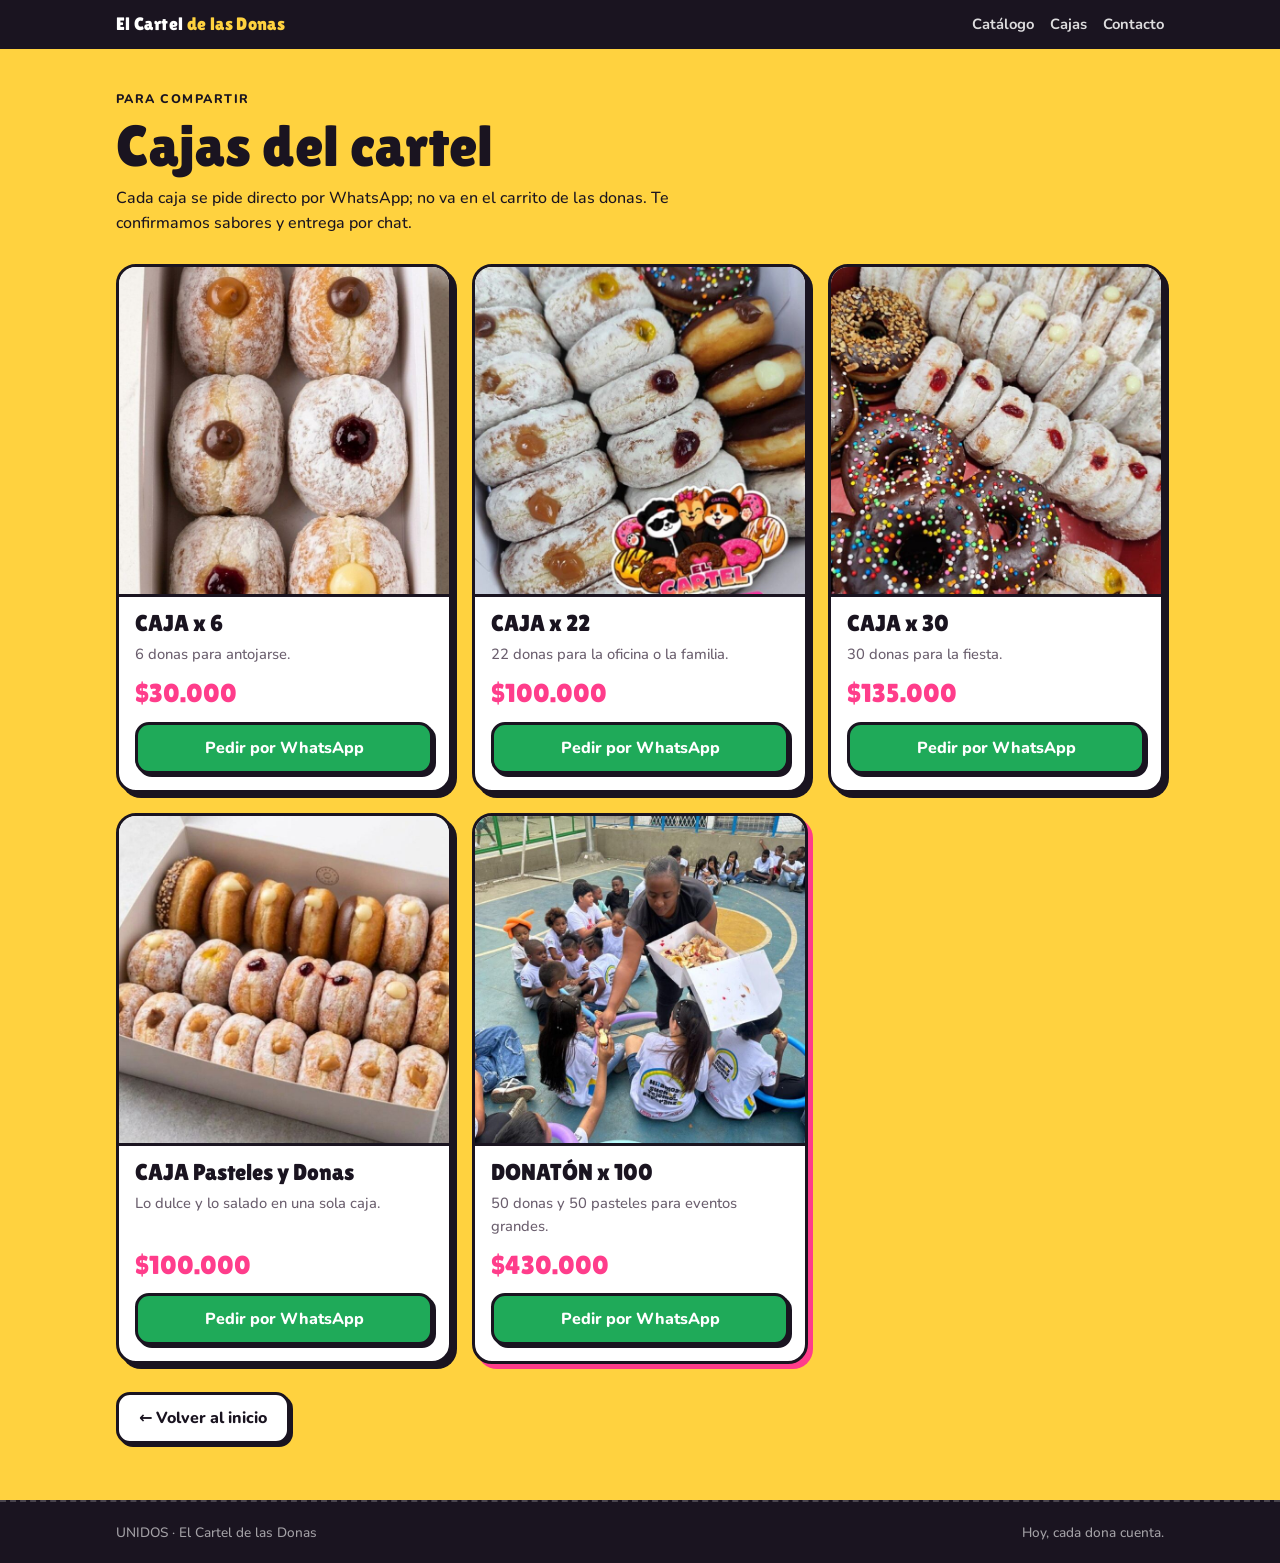
==== cajas.html @ 91058e82 "Mover las cajas a una página aparte (cajas.html) - Menú "Cajas" y botón "Ver cajas" de la portada ll" ====
<!doctype html>
<html lang="es">
<head>
<meta charset="utf-8">
<meta name="viewport" content="width=device-width, initial-scale=1, viewport-fit=cover">
<title>Cajas · El Cartel de las Donas</title>
<meta name="claude:viewport-fit-sides" content="cover">
<meta name="description" content="Cajas de El Cartel de las Donas: x6, x22, x30, pasteles y donas, y DONATÓN x 100. Pídelas por WhatsApp.">
<link rel="preconnect" href="https://fonts.googleapis.com">
<link rel="preconnect" href="https://fonts.gstatic.com" crossorigin>
<link rel="stylesheet" href="https://fonts.googleapis.com/css2?family=Lilita+One&family=Nunito:wght@500;700;800&display=swap">
<link rel="stylesheet" href="estilos.css">
</head>
<body>
<header class="top">
  <div class="wrap">
    <a href="index.html" style="text-decoration:none"><b>El Cartel <span>de las Donas</span></b></a>
    <nav aria-label="Secciones">
      <a href="index.html#catalogo">Catálogo</a>
      <a href="cajas.html" aria-current="page">Cajas</a>
      <a href="index.html#contacto">Contacto</a>
    </nav>
  </div>
</header>

<main>
  <section class="cajas-sec pagina-cajas" id="cajas">
    <div class="wrap">
      <div class="eyebrow">Para compartir</div>
      <h1 style="font-size:clamp(2.4rem,6vw,3.6rem)">Cajas del cartel</h1>
      <p class="lead">Cada caja se pide directo por WhatsApp; no va en el carrito de las donas. Te confirmamos sabores y entrega por chat.</p>
      <div class="cajas" id="lista-cajas"></div>
      <a class="btn volver" href="index.html">← Volver al inicio</a>
    </div>
  </section>
</main>

<footer>
  <div class="wrap">
    <span>UNIDOS · El Cartel de las Donas</span>
    <span>Hoy, cada dona cuenta.</span>
  </div>
</footer>

<script>
  // Cajas editables: cambia nombres, precios, descripciones o fotos aquí.
  const WHATSAPP = "573052227062";
  const CAJAS = [
    { nombre: "CAJA x 6", precio: 30000, desc: "6 donas para antojarse.", img: "img/caja-x6.jpg" },
    { nombre: "CAJA x 22", precio: 100000, desc: "22 donas para la oficina o la familia.", img: "img/caja-x22.jpg" },
    { nombre: "CAJA x 30", precio: 135000, desc: "30 donas para la fiesta.", img: "img/caja-x30.jpg" },
    { nombre: "CAJA Pasteles y Donas", precio: 100000, desc: "Lo dulce y lo salado en una sola caja.", img: "img/caja-pasteles-donas.jpg" },
    { nombre: "DONATÓN x 100", precio: 430000, desc: "50 donas y 50 pasteles para eventos grandes.", img: "img/donaton-x100.jpg", destacada: true }
  ];
  const pesos = n => "$" + n.toLocaleString("es-CO");
  const wa = texto => `https://wa.me/${WHATSAPP}?text=${encodeURIComponent(texto)}`;
  document.getElementById("lista-cajas").innerHTML = CAJAS.map(c => `
    <article class="caja${c.destacada ? " destacada" : ""}">
      <img src="${c.img}" alt="${c.nombre}" loading="lazy">
      <div class="caja-body">
        <h3>${c.nombre}</h3>
        <p>${c.desc}</p>
        <span class="precio">${pesos(c.precio)}</span>
        <a class="btn wa" href="${wa("Quiero pedir " + c.nombre)}" target="_blank" rel="noopener">Pedir por WhatsApp</a>
      </div>
    </article>`).join("");
</script>
</body>
</html>
---- estilos.css ----
/* Layout: cartel callejero de colores. Franja rosa con el logo, catálogo en tarjetas tipo "se busca", barra fija de pedido abajo. */
  :root {
    --rosa: #ff3d8b;
    --rosa-suave: #ffe1ee;
    --amarillo: #ffd23f;
    --azul: #1fa3ff;
    --negro: #1a1420;
    --crema: #fff8f2;
    --gris: #6b5f6e;
    --wa: #1faa59;
    --display: "Lilita One", "Arial Rounded MT Bold", "Trebuchet MS", sans-serif;
    --body: "Nunito", "Segoe UI", system-ui, sans-serif;
    color-scheme: light;
  }
  * { box-sizing: border-box; }
  body {
    margin: 0;
    background: var(--crema);
    color: var(--negro);
    font: 500 16px/1.55 var(--body);
  }
  body.con-pedido { padding-bottom: 96px; }
  .volver { margin-top: 28px; }
  .pagina-cajas { padding-top: 40px; }
  .wrap {
    max-width: 1080px;
    margin: 0 auto;
    padding-left: max(16px, env(safe-area-inset-left, 0px));
    padding-right: max(16px, env(safe-area-inset-right, 0px));
  }
  h1, h2, h3 { font-family: var(--display); font-weight: 400; line-height: 1.05; text-wrap: balance; margin: 0; }
  a { color: inherit; }
  :focus-visible { outline: 3px solid var(--azul); outline-offset: 3px; border-radius: 6px; }

  /* Encabezado */
  .top {
    background: var(--negro);
    color: #fff;
  }
  .top .wrap { display: flex; align-items: center; justify-content: space-between; gap: 12px; padding-block: 10px; }
  .top b { font-family: var(--display); font-weight: 400; font-size: 1.15rem; letter-spacing: .02em; }
  .top b span { color: var(--amarillo); }
  .top nav { display: flex; gap: 16px; font-weight: 700; font-size: .92rem; }
  .top nav a { text-decoration: none; opacity: .85; }
  .top nav a:hover { opacity: 1; color: var(--amarillo); }

  /* Hero */
  .hero {
    background:
      radial-gradient(circle at 12% 20%, var(--amarillo) 0 5px, transparent 6px),
      radial-gradient(circle at 80% 14%, var(--azul) 0 5px, transparent 6px),
      radial-gradient(circle at 92% 70%, #fff 0 4px, transparent 5px),
      radial-gradient(circle at 6% 82%, var(--azul) 0 4px, transparent 5px),
      radial-gradient(circle at 46% 92%, var(--amarillo) 0 4px, transparent 5px),
      var(--rosa);
    color: #fff;
    overflow: hidden;
  }
  .hero .wrap { display: grid; grid-template-columns: 1.1fr 1fr; gap: 32px; align-items: center; padding-block: 40px 48px; }
  .hero h1 { font-size: clamp(2.6rem, 7vw, 4.6rem); text-shadow: 4px 4px 0 var(--negro); }
  .hero h1 em { font-style: normal; color: var(--amarillo); display: block; }
  .hero p { font-size: 1.15rem; max-width: 34ch; margin: 16px 0 24px; font-weight: 700; }
  .precio-sello {
    display: inline-flex; align-items: baseline; gap: 6px;
    background: var(--amarillo); color: var(--negro);
    padding: 8px 16px; border-radius: 999px; border: 3px solid var(--negro);
    font-family: var(--display); font-size: 1.4rem; transform: rotate(-3deg);
    box-shadow: 3px 3px 0 var(--negro);
  }
  .precio-sello small { font-family: var(--body); font-weight: 800; font-size: .8rem; }
  .ctas { display: flex; flex-wrap: wrap; gap: 12px; margin-top: 24px; }
  .btn { text-align: center;
    display: inline-flex; align-items: center; gap: 8px; justify-content: center;
    font: 800 1rem var(--body); text-decoration: none; cursor: pointer;
    padding: 12px 20px; border-radius: 14px; border: 3px solid var(--negro);
    background: #fff; color: var(--negro); box-shadow: 3px 3px 0 var(--negro);
    transition: transform .12s, box-shadow .12s;
  }
  .btn:hover { transform: translate(-1px, -1px); box-shadow: 4px 4px 0 var(--negro); }
  .btn:active { transform: translate(2px, 2px); box-shadow: 1px 1px 0 var(--negro); }
  .btn.wa { background: var(--wa); color: #fff; }
  .btn[disabled] { opacity: .45; cursor: not-allowed; transform: none; box-shadow: 3px 3px 0 var(--negro); }
  .logo-box { position: relative; justify-self: center; width: min(100%, 400px); }
  .logo-box img {
    width: 100%; display: block; border-radius: 50%;
    background: #fff; border: 5px solid var(--negro); box-shadow: 8px 8px 0 var(--negro);
  }

  /* Secciones */
  section { padding-block: 56px; }
  .eyebrow { font-weight: 800; text-transform: uppercase; letter-spacing: .12em; font-size: .78rem; color: var(--rosa); margin-bottom: 8px; }
  h2 { font-size: clamp(2rem, 5vw, 3rem); }
  .lead { color: var(--gris); max-width: 60ch; margin: 10px 0 0; }

  /* Galería */
  .galeria { display: grid; grid-template-columns: 1fr 1fr; gap: 16px; margin-top: 24px; }
  .galeria figure { margin: 0; border: 3px solid var(--negro); border-radius: 18px; overflow: hidden; box-shadow: 5px 5px 0 var(--azul); background: #fff; }
  .galeria img { display: block; width: 100%; aspect-ratio: 1 / 1; object-fit: cover; }
  .foto-vacia { aspect-ratio: 1 / 1; display: grid; place-items: center; background: repeating-linear-gradient(45deg, #fff 0 14px, #fff4c2 14px 28px) !important; }
  .foto-vacia span { font-weight: 800; background: var(--rosa); color: #fff; border: 3px solid var(--negro); padding: 6px 14px; border-radius: 999px; }

  /* Catálogo */
  .catalogo { display: grid; grid-template-columns: repeat(4, minmax(0, 1fr)); gap: 20px; margin-top: 28px; }
  .dona {
    background: #fff; border: 3px solid var(--negro); border-radius: 20px;
    display: flex; flex-direction: column; overflow: hidden;
    box-shadow: 5px 5px 0 var(--rosa);
  }
  .dona:nth-child(2) { box-shadow: 5px 5px 0 var(--amarillo); }
  .dona:nth-child(3) { box-shadow: 5px 5px 0 var(--azul); }
  .dona img { width: 100%; aspect-ratio: 4 / 5; object-fit: cover; display: block; border-bottom: 3px solid var(--negro); }
  .dona-body { padding: 14px 14px 16px; display: flex; flex-direction: column; gap: 6px; flex: 1; }
  .dona h3 { font-size: 1.3rem; }
  .chip { align-self: flex-start; font-size: .7rem; font-weight: 800; letter-spacing: .06em; text-transform: uppercase; background: var(--rosa-suave); color: #b0105a; padding: 2px 8px; border-radius: 999px; }
  .dona p { margin: 0; color: var(--gris); font-size: .92rem; flex: 1; }
  .fila { display: flex; align-items: center; justify-content: space-between; gap: 8px; margin-top: 8px; }
  .precio { font-family: var(--display); font-size: 1.35rem; font-variant-numeric: tabular-nums; }
  .stepper { display: inline-flex; align-items: center; border: 2px solid var(--negro); border-radius: 12px; overflow: hidden; }
  .stepper button { width: 36px; height: 36px; border: 0; background: var(--amarillo); font: 800 1.2rem var(--body); cursor: pointer; color: var(--negro); }
  .stepper button:hover { background: var(--rosa); color: #fff; }
  .stepper output { min-width: 32px; text-align: center; font-weight: 800; font-variant-numeric: tabular-nums; }

  .sabor { display: flex; flex-direction: column; gap: 4px; margin-top: 4px; font-size: .8rem; font-weight: 800; }
  .sabor select { font: 700 .95rem var(--body); color: var(--negro); padding: 8px 10px; border: 2px solid var(--negro); border-radius: 12px; background: var(--rosa-suave); cursor: pointer; width: 100%; }
  .escogidos { font-size: .8rem; color: #b0105a; font-weight: 700; min-height: 1.2em; }
  .catalogo.dos { grid-template-columns: repeat(2, minmax(0, 1fr)); max-width: 560px; }
  .dona.pastel img { aspect-ratio: 4 / 3; }

  /* Cajas */
  .cajas-sec { background: var(--amarillo); }
  .cajas-sec .eyebrow { color: var(--negro); }
  .cajas-sec .lead { color: var(--negro); }
  .cajas { display: grid; grid-template-columns: repeat(3, minmax(0, 1fr)); gap: 20px; margin-top: 28px; }
  .caja { background: #fff; border: 3px solid var(--negro); border-radius: 20px; overflow: hidden; display: flex; flex-direction: column; box-shadow: 5px 5px 0 var(--negro); }
  .caja img { width: 100%; aspect-ratio: 1 / 1; object-fit: cover; display: block; border-bottom: 3px solid var(--negro); }
  .caja-body { padding: 14px 16px 16px; display: flex; flex-direction: column; gap: 8px; flex: 1; }
  .caja h3 { font-size: 1.45rem; }
  .caja p { margin: 0; color: var(--gris); font-size: .92rem; flex: 1; }
  .caja .precio { font-size: 1.6rem; color: var(--rosa); }
  .caja.destacada { box-shadow: 5px 5px 0 var(--rosa); }
  .caja .btn { width: 100%; }

  /* Info */
  .info { background: var(--negro); color: #fff; }
  .info .eyebrow { color: var(--amarillo); }
  .info-grid { display: grid; grid-template-columns: repeat(3, minmax(0, 1fr)); gap: 20px; margin-top: 28px; }
  .info-card { border: 2px solid rgba(255,255,255,.25); border-radius: 18px; padding: 20px; }
  .info-card h3 { font-size: 1.4rem; color: var(--amarillo); margin-bottom: 8px; }
  .info-card p { margin: 0; opacity: .9; }
  .info-card .num { font-family: var(--display); font-size: 1.6rem; letter-spacing: .02em; user-select: all; }
  .pendiente { display: inline-block; margin-top: 6px; font-size: .75rem; font-weight: 800; color: var(--negro); background: var(--amarillo); padding: 2px 8px; border-radius: 999px; }
  footer { background: var(--negro); color: rgba(255,255,255,.6); font-size: .85rem; border-top: 2px dashed rgba(255,255,255,.2); }
  footer .wrap { padding-block: 20px; display: flex; flex-wrap: wrap; justify-content: space-between; gap: 8px; }

  /* Barra de pedido */
  .pedido {
    position: fixed; left: 0; right: 0; bottom: 0; z-index: 20;
    background: #fff; border-top: 3px solid var(--negro);
    padding-bottom: env(safe-area-inset-bottom, 0px);
  }
  .pedido .wrap { display: flex; align-items: center; justify-content: space-between; gap: 12px; padding-block: 12px; }
  .resumen { min-width: 0; }
  .resumen strong { font-family: var(--display); font-weight: 400; font-size: 1.4rem; font-variant-numeric: tabular-nums; }
  .resumen span { display: block; color: var(--gris); font-size: .85rem; white-space: nowrap; overflow: hidden; text-overflow: ellipsis; }

  @media (max-width: 860px) {
    .catalogo { grid-template-columns: repeat(2, minmax(0, 1fr)); }
    .catalogo.dos { max-width: none; }
    .cajas { grid-template-columns: repeat(2, minmax(0, 1fr)); gap: 14px; }
    .caja.destacada { grid-column: 1 / -1; }
    .caja.destacada img { aspect-ratio: 16 / 9; }
    .info-grid { grid-template-columns: 1fr; }
  }
  @media (max-width: 640px) {
    .hero .wrap { grid-template-columns: 1fr; padding-block: 28px 36px; }
    .logo-box { width: min(78%, 300px); order: -1; }
    .top nav { gap: 12px; font-size: .85rem; }
    .top b { font-size: 1rem; }
    .galeria { grid-template-columns: 1fr; }
    .catalogo { gap: 14px; }
    .dona h3 { font-size: 1.1rem; }
    .stepper button { width: 32px; height: 32px; }
    .caja h3 { font-size: 1.1rem; }
    .caja-body { padding: 12px; }
    .caja .precio { font-size: 1.3rem; }
    .caja .btn { padding: 10px 8px; font-size: .88rem; }
  }
  @media (prefers-reduced-motion: reduce) { .btn { transition: none; } }
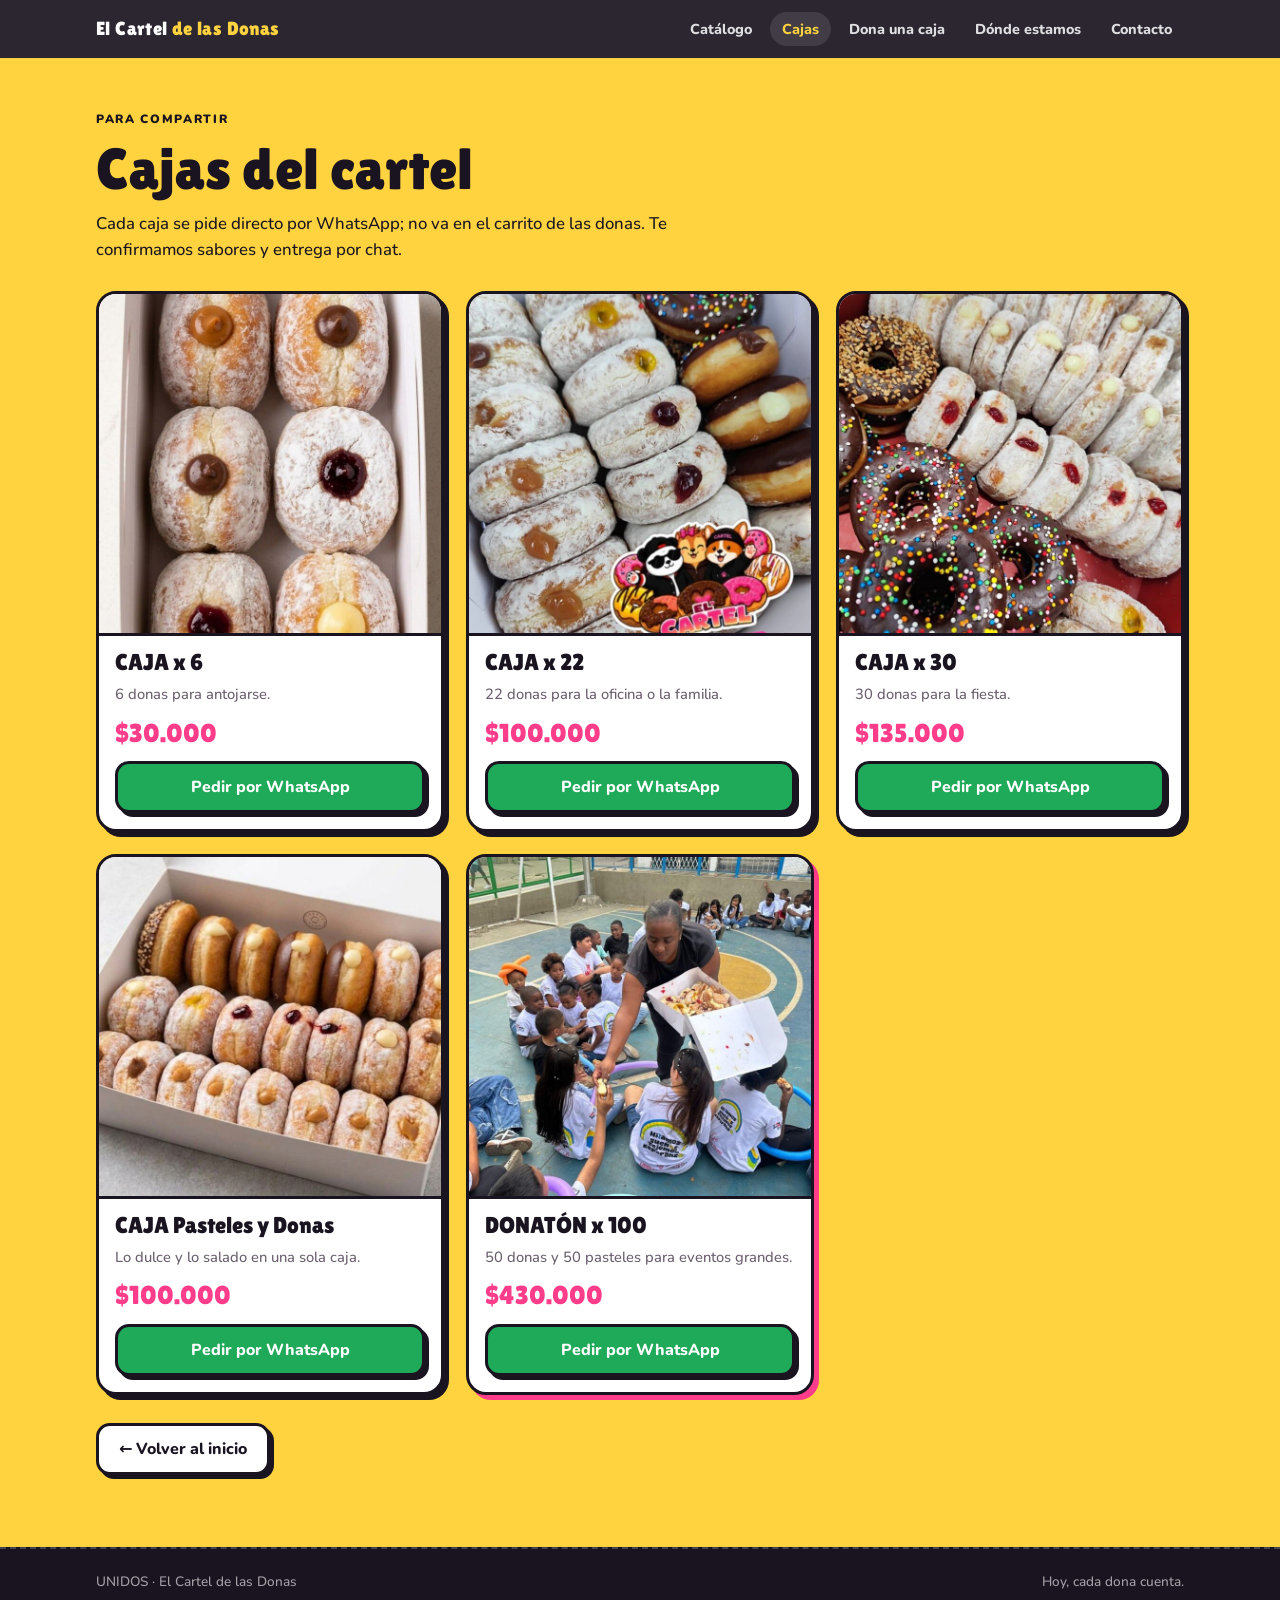
==== commit b472270b: "Donaciones, puntos físicos, universidades, "Únete al Cártel" y rediseño - Botón de pedido es un <but" ====
--- a/cajas.html
+++ b/cajas.html
@@ -8,16 +8,18 @@
 <meta name="description" content="Cajas de El Cartel de las Donas: x6, x22, x30, pasteles y donas, y DONATÓN x 100. Pídelas por WhatsApp.">
 <link rel="preconnect" href="https://fonts.googleapis.com">
 <link rel="preconnect" href="https://fonts.gstatic.com" crossorigin>
-<link rel="stylesheet" href="https://fonts.googleapis.com/css2?family=Lilita+One&family=Nunito:wght@500;700;800&display=swap">
+<link rel="stylesheet" href="https://fonts.googleapis.com/css2?family=Lilita+One&family=Nunito:wght@500;700;800;900&display=swap">
 <link rel="stylesheet" href="estilos.css">
 </head>
 <body>
 <header class="top">
   <div class="wrap">
-    <a href="index.html" style="text-decoration:none"><b>El Cartel <span>de las Donas</span></b></a>
+    <a class="marca" href="index.html"><b>El Cartel <span>de las Donas</span></b></a>
     <nav aria-label="Secciones">
       <a href="index.html#catalogo">Catálogo</a>
       <a href="cajas.html" aria-current="page">Cajas</a>
+      <a href="index.html#donaciones">Dona una caja</a>
+      <a href="index.html#puntos">Dónde estamos</a>
       <a href="index.html#contacto">Contacto</a>
     </nav>
   </div>
--- a/estilos.css
+++ b/estilos.css
@@ -1,188 +1,373 @@
-  /* Layout: cartel callejero de colores. Franja rosa con el logo, catálogo en tarjetas tipo "se busca", barra fija de pedido abajo. */
-  :root {
-    --rosa: #ff3d8b;
-    --rosa-suave: #ffe1ee;
-    --amarillo: #ffd23f;
-    --azul: #1fa3ff;
-    --negro: #1a1420;
-    --crema: #fff8f2;
-    --gris: #6b5f6e;
-    --wa: #1faa59;
-    --display: "Lilita One", "Arial Rounded MT Bold", "Trebuchet MS", sans-serif;
-    --body: "Nunito", "Segoe UI", system-ui, sans-serif;
-    color-scheme: light;
-  }
-  * { box-sizing: border-box; }
-  body {
-    margin: 0;
-    background: var(--crema);
-    color: var(--negro);
-    font: 500 16px/1.55 var(--body);
-  }
-  body.con-pedido { padding-bottom: 96px; }
-  .volver { margin-top: 28px; }
-  .pagina-cajas { padding-top: 40px; }
-  .wrap {
-    max-width: 1080px;
-    margin: 0 auto;
-    padding-left: max(16px, env(safe-area-inset-left, 0px));
-    padding-right: max(16px, env(safe-area-inset-right, 0px));
-  }
-  h1, h2, h3 { font-family: var(--display); font-weight: 400; line-height: 1.05; text-wrap: balance; margin: 0; }
-  a { color: inherit; }
-  :focus-visible { outline: 3px solid var(--azul); outline-offset: 3px; border-radius: 6px; }
-
-  /* Encabezado */
-  .top {
-    background: var(--negro);
-    color: #fff;
-  }
-  .top .wrap { display: flex; align-items: center; justify-content: space-between; gap: 12px; padding-block: 10px; }
-  .top b { font-family: var(--display); font-weight: 400; font-size: 1.15rem; letter-spacing: .02em; }
-  .top b span { color: var(--amarillo); }
-  .top nav { display: flex; gap: 16px; font-weight: 700; font-size: .92rem; }
-  .top nav a { text-decoration: none; opacity: .85; }
-  .top nav a:hover { opacity: 1; color: var(--amarillo); }
-
-  /* Hero */
-  .hero {
-    background:
-      radial-gradient(circle at 12% 20%, var(--amarillo) 0 5px, transparent 6px),
-      radial-gradient(circle at 80% 14%, var(--azul) 0 5px, transparent 6px),
-      radial-gradient(circle at 92% 70%, #fff 0 4px, transparent 5px),
-      radial-gradient(circle at 6% 82%, var(--azul) 0 4px, transparent 5px),
-      radial-gradient(circle at 46% 92%, var(--amarillo) 0 4px, transparent 5px),
-      var(--rosa);
-    color: #fff;
-    overflow: hidden;
-  }
-  .hero .wrap { display: grid; grid-template-columns: 1.1fr 1fr; gap: 32px; align-items: center; padding-block: 40px 48px; }
-  .hero h1 { font-size: clamp(2.6rem, 7vw, 4.6rem); text-shadow: 4px 4px 0 var(--negro); }
-  .hero h1 em { font-style: normal; color: var(--amarillo); display: block; }
-  .hero p { font-size: 1.15rem; max-width: 34ch; margin: 16px 0 24px; font-weight: 700; }
-  .precio-sello {
-    display: inline-flex; align-items: baseline; gap: 6px;
-    background: var(--amarillo); color: var(--negro);
-    padding: 8px 16px; border-radius: 999px; border: 3px solid var(--negro);
-    font-family: var(--display); font-size: 1.4rem; transform: rotate(-3deg);
-    box-shadow: 3px 3px 0 var(--negro);
-  }
-  .precio-sello small { font-family: var(--body); font-weight: 800; font-size: .8rem; }
-  .ctas { display: flex; flex-wrap: wrap; gap: 12px; margin-top: 24px; }
-  .btn { text-align: center;
-    display: inline-flex; align-items: center; gap: 8px; justify-content: center;
-    font: 800 1rem var(--body); text-decoration: none; cursor: pointer;
-    padding: 12px 20px; border-radius: 14px; border: 3px solid var(--negro);
-    background: #fff; color: var(--negro); box-shadow: 3px 3px 0 var(--negro);
-    transition: transform .12s, box-shadow .12s;
-  }
-  .btn:hover { transform: translate(-1px, -1px); box-shadow: 4px 4px 0 var(--negro); }
-  .btn:active { transform: translate(2px, 2px); box-shadow: 1px 1px 0 var(--negro); }
-  .btn.wa { background: var(--wa); color: #fff; }
-  .btn[disabled] { opacity: .45; cursor: not-allowed; transform: none; box-shadow: 3px 3px 0 var(--negro); }
-  .logo-box { position: relative; justify-self: center; width: min(100%, 400px); }
-  .logo-box img {
-    width: 100%; display: block; border-radius: 50%;
-    background: #fff; border: 5px solid var(--negro); box-shadow: 8px 8px 0 var(--negro);
-  }
-
-  /* Secciones */
+/* El Cartel de las Donas — cartel callejero de colores, con stickers, sombras sólidas y movimiento suave. */
+:root {
+  --rosa: #ff3d8b;
+  --rosa-osc: #d81b6a;
+  --rosa-suave: #ffe1ee;
+  --amarillo: #ffd23f;
+  --amarillo-suave: #fff4c2;
+  --azul: #1fa3ff;
+  --azul-suave: #dff1ff;
+  --negro: #1a1420;
+  --crema: #fff8f2;
+  --gris: #6b5f6e;
+  --wa: #1faa59;
+  --display: "Lilita One", "Arial Rounded MT Bold", "Trebuchet MS", sans-serif;
+  --body: "Nunito", "Segoe UI", system-ui, sans-serif;
+  --suave: cubic-bezier(.2, .8, .2, 1);
+  --rebote: cubic-bezier(.34, 1.56, .64, 1);
+  color-scheme: light;
+}
+* { box-sizing: border-box; }
+html { scroll-behavior: smooth; scroll-padding-top: 72px; overflow-x: clip; }
+body {
+  margin: 0;
+  background: var(--crema);
+  color: var(--negro);
+  font: 500 16px/1.55 var(--body);
+  overflow-x: hidden;
+}
+body.con-pedido { padding-bottom: 116px; }
+img { max-width: 100%; height: auto; }
+.volver { margin-top: 28px; }
+.pagina-cajas { padding-top: 48px; }
+.wrap {
+  max-width: 1120px;
+  margin: 0 auto;
+  padding-left: max(16px, env(safe-area-inset-left, 0px));
+  padding-right: max(16px, env(safe-area-inset-right, 0px));
+}
+h1, h2, h3 { font-family: var(--display); font-weight: 400; line-height: 1.05; text-wrap: balance; margin: 0; }
+a { color: inherit; }
+:focus-visible { outline: 3px solid var(--azul); outline-offset: 3px; border-radius: 6px; }
+
+/* Encabezado fijo */
+.top {
+  position: sticky; top: 0; z-index: 30;
+  background: rgba(26, 20, 32, .92);
+  -webkit-backdrop-filter: blur(10px); backdrop-filter: blur(10px);
+  color: #fff;
+}
+.top .wrap { display: flex; align-items: center; justify-content: space-between; gap: 16px; padding-block: 12px; }
+.marca { text-decoration: none; flex-shrink: 0; }
+.top b { font-family: var(--display); font-weight: 400; font-size: 1.2rem; letter-spacing: .02em; }
+.top b span { color: var(--amarillo); }
+.top nav { display: flex; gap: 6px; font-weight: 800; font-size: .9rem; overflow-x: auto; scrollbar-width: none; }
+.top nav::-webkit-scrollbar { display: none; }
+.top nav a { text-decoration: none; padding: 6px 12px; border-radius: 999px; white-space: nowrap; opacity: .85; transition: background .2s, color .2s, opacity .2s; }
+.top nav a:hover, .top nav a[aria-current] { opacity: 1; background: rgba(255,255,255,.1); color: var(--amarillo); }
+
+/* Botones */
+.btn {
+  display: inline-flex; align-items: center; gap: 8px; justify-content: center; text-align: center;
+  font: 800 1rem var(--body); text-decoration: none; cursor: pointer;
+  padding: 12px 20px; border-radius: 14px; border: 3px solid var(--negro);
+  background: #fff; color: var(--negro); box-shadow: 4px 4px 0 var(--negro);
+  transition: transform .18s var(--suave), box-shadow .18s var(--suave), background .2s, opacity .2s;
+}
+.btn:hover { transform: translate(-2px, -2px); box-shadow: 6px 6px 0 var(--negro); }
+.btn:active { transform: translate(3px, 3px); box-shadow: 1px 1px 0 var(--negro); }
+.btn.grande { padding: 14px 24px; font-size: 1.05rem; }
+.btn.amarillo { background: var(--amarillo); }
+.btn.wa { background: var(--wa); color: #fff; }
+.btn:disabled, .btn[disabled] {
+  background: #d9d3dc; color: #6b5f6e; border-color: #9a8f9d;
+  box-shadow: none; cursor: not-allowed; transform: none;
+}
+.ico-wa {
+  width: 1.1em; height: 1.1em; flex-shrink: 0; background: currentColor;
+  -webkit-mask: url("data:image/svg+xml,%3Csvg xmlns='http://www.w3.org/2000/svg' viewBox='0 0 24 24'%3E%3Cpath d='M12 2a10 10 0 0 0-8.6 15.1L2 22l5-1.3A10 10 0 1 0 12 2Zm0 18.2a8.2 8.2 0 0 1-4.2-1.2l-.3-.2-3 .8.8-2.9-.2-.3A8.2 8.2 0 1 1 12 20.2Zm4.5-6.1c-.2-.1-1.5-.7-1.7-.8-.2-.1-.4-.1-.6.1l-.8 1c-.1.2-.3.2-.5.1a6.7 6.7 0 0 1-3.3-2.9c-.2-.4.2-.4.7-1.3.1-.2 0-.3 0-.4l-.8-1.8c-.2-.5-.4-.4-.6-.4h-.5a1 1 0 0 0-.7.3 3 3 0 0 0-.9 2.2 5.2 5.2 0 0 0 1.1 2.7 11.8 11.8 0 0 0 4.5 4c1.7.7 2.3.8 3.2.6.5-.1 1.5-.6 1.7-1.2.2-.6.2-1.1.2-1.2-.1-.1-.3-.2-.5-.3Z'/%3E%3C/svg%3E") center / contain no-repeat;
+          mask: url("data:image/svg+xml,%3Csvg xmlns='http://www.w3.org/2000/svg' viewBox='0 0 24 24'%3E%3Cpath d='M12 2a10 10 0 0 0-8.6 15.1L2 22l5-1.3A10 10 0 1 0 12 2Zm0 18.2a8.2 8.2 0 0 1-4.2-1.2l-.3-.2-3 .8.8-2.9-.2-.3A8.2 8.2 0 1 1 12 20.2Zm4.5-6.1c-.2-.1-1.5-.7-1.7-.8-.2-.1-.4-.1-.6.1l-.8 1c-.1.2-.3.2-.5.1a6.7 6.7 0 0 1-3.3-2.9c-.2-.4.2-.4.7-1.3.1-.2 0-.3 0-.4l-.8-1.8c-.2-.5-.4-.4-.6-.4h-.5a1 1 0 0 0-.7.3 3 3 0 0 0-.9 2.2 5.2 5.2 0 0 0 1.1 2.7 11.8 11.8 0 0 0 4.5 4c1.7.7 2.3.8 3.2.6.5-.1 1.5-.6 1.7-1.2.2-.6.2-1.1.2-1.2-.1-.1-.3-.2-.5-.3Z'/%3E%3C/svg%3E") center / contain no-repeat;
+}
+
+/* Portada */
+.hero {
+  position: relative; overflow: hidden; color: #fff;
+  background:
+    radial-gradient(circle at 12% 20%, var(--amarillo) 0 5px, transparent 6px),
+    radial-gradient(circle at 48% 10%, var(--azul) 0 5px, transparent 6px),
+    radial-gradient(circle at 92% 88%, #fff 0 4px, transparent 5px),
+    radial-gradient(circle at 6% 86%, var(--azul) 0 4px, transparent 5px),
+    radial-gradient(circle at 40% 94%, var(--amarillo) 0 4px, transparent 5px),
+    radial-gradient(120% 90% at 85% 40%, #ff6aa8 0, var(--rosa) 55%, var(--rosa-osc) 100%);
+}
+.hero .wrap { display: grid; grid-template-columns: 1.05fr 1fr; gap: 40px; align-items: center; padding-block: 56px 72px; }
+.etiqueta-hero {
+  display: inline-flex; align-items: center; gap: 8px;
+  background: rgba(26,20,32,.85); color: #fff; font-weight: 800; font-size: .85rem;
+  padding: 6px 14px 6px 10px; border-radius: 999px; margin-bottom: 18px;
+}
+.punto-vivo { width: 10px; height: 10px; border-radius: 50%; background: #3ee07f; box-shadow: 0 0 0 0 rgba(62,224,127,.7); animation: latido 2s infinite; }
+.hero h1 { font-size: clamp(2.8rem, 7.5vw, 5.2rem); text-shadow: 4px 4px 0 var(--negro); }
+.hero h1 em { font-style: normal; color: var(--amarillo); display: block; }
+.hero p { font-size: 1.15rem; max-width: 36ch; margin: 18px 0 26px; font-weight: 700; }
+.ctas { display: flex; flex-wrap: wrap; gap: 14px; }
+.precio-sello {
+  display: inline-flex; align-items: baseline; gap: 6px; margin-top: 28px;
+  background: var(--amarillo); color: var(--negro);
+  padding: 8px 18px; border-radius: 999px; border: 3px solid var(--negro);
+  font-family: var(--display); font-size: 1.5rem; transform: rotate(-4deg);
+  box-shadow: 3px 3px 0 var(--negro);
+}
+.precio-sello small { font-family: var(--body); font-weight: 800; font-size: .8rem; }
+
+.collage { position: relative; aspect-ratio: 1 / 1; width: min(100%, 480px); justify-self: center; }
+.collage img:not(.logo-flotante) {
+  position: absolute; width: 58%; aspect-ratio: 1 / 1; object-fit: cover;
+  border: 4px solid var(--negro); border-radius: 22px; box-shadow: 8px 8px 0 var(--negro);
+  background: #fff; transition: transform .4s var(--suave);
+}
+.collage .c1 { left: 0; top: 4%; transform: rotate(-6deg); z-index: 2; }
+.collage .c2 { right: 0; top: 0; transform: rotate(5deg); width: 50%; }
+.collage .c3 { right: 6%; bottom: 0; transform: rotate(-2deg); width: 52%; z-index: 1; }
+.collage img:not(.logo-flotante):hover { transform: rotate(0) scale(1.04); z-index: 4; }
+.logo-flotante {
+  position: absolute; left: 4%; bottom: 2%; width: 34%; z-index: 3;
+  border-radius: 50%; background: #fff; border: 4px solid var(--negro); box-shadow: 5px 5px 0 var(--negro);
+  animation: flotar 5s ease-in-out infinite;
+}
+
+/* Cinta de sabores */
+.cinta { background: var(--negro); color: var(--amarillo); overflow: hidden; border-block: 3px solid var(--negro); transform: rotate(-1.2deg); margin: -14px -10px 0; position: relative; z-index: 2; }
+.cinta-track { display: flex; width: max-content; animation: desfile 40s linear infinite; }
+.cinta span { font-family: var(--display); font-size: 1.25rem; padding: 10px 18px; white-space: nowrap; }
+.cinta span::after { content: "✦"; color: var(--rosa); margin-left: 36px; }
+
+/* Secciones */
+section { padding-block: 72px; }
+section.sin-arriba { padding-top: 0; }
+.cabeza { margin-bottom: 28px; }
+.eyebrow {
+  display: inline-block; font-weight: 900; text-transform: uppercase; letter-spacing: .14em; font-size: .75rem;
+  color: var(--rosa); margin-bottom: 10px;
+}
+h2 { font-size: clamp(2.2rem, 5.5vw, 3.4rem); }
+.sub { font-size: clamp(1.5rem, 4vw, 2rem); }
+.lead { color: var(--gris); max-width: 60ch; margin: 12px 0 0; font-size: 1.05rem; }
+
+/* Pendientes visibles */
+.pendiente {
+  display: inline-block; font-size: .78rem; font-weight: 800; line-height: 1.3;
+  color: var(--negro); background: var(--amarillo); border: 2px dashed var(--negro);
+  padding: 3px 10px; border-radius: 8px;
+}
+.nota-pendiente { margin: 12px 0 0; }
+
+/* Aviso de entregas */
+.aviso-entregas {
+  display: flex; gap: 14px; align-items: flex-start;
+  background: var(--azul-suave); border: 3px solid var(--negro); border-radius: 18px;
+  padding: 14px 18px; box-shadow: 4px 4px 0 var(--azul); margin-bottom: 28px; max-width: 760px;
+}
+.aviso-ico { font-size: 1.5rem; line-height: 1.2; }
+.aviso-entregas strong { color: var(--negro); }
+
+/* Catálogo: sabores */
+.sabores { display: grid; grid-template-columns: repeat(5, minmax(0, 1fr)); gap: 16px; }
+.sabor-card {
+  background: #fff; border: 3px solid var(--negro); border-radius: 18px; padding: 12px;
+  display: flex; flex-direction: column; gap: 8px; box-shadow: 4px 4px 0 var(--amarillo);
+  transition: transform .25s var(--suave), box-shadow .25s var(--suave), background .25s;
+}
+.sabor-card:nth-child(3n+2) { box-shadow: 4px 4px 0 var(--rosa); }
+.sabor-card:nth-child(3n) { box-shadow: 4px 4px 0 var(--azul); }
+.sabor-card:hover { transform: translateY(-4px) rotate(-.6deg); }
+.sabor-card.elegida, .dona.elegida { background: var(--rosa-suave); }
+.sabor-card img { width: 100%; aspect-ratio: 1 / 1; object-fit: cover; border-radius: 12px; }
+.sabor-card h3 { font-size: 1.25rem; overflow-wrap: anywhere; }
+.sabor-card .fila { margin-top: auto; flex-wrap: wrap; }
+.sabor-card .precio { font-size: 1.1rem; }
+.foto-sabor { aspect-ratio: 1 / 1; border-radius: 12px; border: 2px dashed var(--negro); display: grid; place-items: center; background: repeating-linear-gradient(45deg, #fff 0 12px, var(--amarillo-suave) 12px 24px); }
+.foto-sabor span { font-size: .72rem; font-weight: 800; background: var(--rosa); color: #fff; padding: 3px 10px; border-radius: 999px; text-align: center; }
+
+/* Catálogo: pasteles */
+.catalogo { display: grid; grid-template-columns: repeat(4, minmax(0, 1fr)); gap: 20px; }
+.catalogo.dos { grid-template-columns: repeat(2, minmax(0, 1fr)); max-width: 640px; }
+.dona {
+  background: #fff; border: 3px solid var(--negro); border-radius: 20px;
+  display: flex; flex-direction: column; overflow: hidden; box-shadow: 5px 5px 0 var(--rosa);
+  transition: transform .25s var(--suave), background .25s;
+}
+.dona:nth-child(2) { box-shadow: 5px 5px 0 var(--amarillo); }
+.dona:hover { transform: translateY(-4px); }
+.dona-foto { overflow: hidden; border-bottom: 3px solid var(--negro); }
+.dona img { width: 100%; aspect-ratio: 4 / 3; object-fit: cover; display: block; transition: transform .5s var(--suave); }
+.dona:hover img { transform: scale(1.06); }
+.dona-body { padding: 14px 14px 16px; display: flex; flex-direction: column; gap: 6px; flex: 1; }
+.dona h3 { font-size: 1.3rem; }
+.dona p { margin: 0; color: var(--gris); font-size: .92rem; flex: 1; }
+.fila { display: flex; align-items: center; justify-content: space-between; gap: 8px; margin-top: 8px; }
+.dona .fila { flex-wrap: wrap; }
+.precio { font-family: var(--display); font-size: 1.35rem; font-variant-numeric: tabular-nums; }
+.stepper { display: inline-flex; align-items: center; border: 2px solid var(--negro); border-radius: 12px; overflow: hidden; background: #fff; }
+.stepper button { width: 36px; height: 36px; border: 0; background: var(--amarillo); font: 800 1.2rem var(--body); cursor: pointer; color: var(--negro); transition: background .15s, color .15s; }
+.stepper button:hover { background: var(--rosa); color: #fff; }
+.stepper output { min-width: 32px; text-align: center; font-weight: 800; font-variant-numeric: tabular-nums; display: inline-block; }
+.salta { animation: salta .35s var(--rebote); }
+
+/* Cajas (cajas.html) */
+.cajas-sec { background: var(--amarillo); }
+.cajas-sec .eyebrow { color: var(--negro); }
+.cajas-sec .lead { color: var(--negro); }
+.cajas { display: grid; grid-template-columns: repeat(3, minmax(0, 1fr)); gap: 22px; margin-top: 28px; }
+.caja { background: #fff; border: 3px solid var(--negro); border-radius: 20px; overflow: hidden; display: flex; flex-direction: column; box-shadow: 5px 5px 0 var(--negro); transition: transform .25s var(--suave); }
+.caja:hover { transform: translateY(-4px); }
+.caja img { width: 100%; aspect-ratio: 1 / 1; object-fit: cover; display: block; border-bottom: 3px solid var(--negro); }
+.caja-body { padding: 14px 16px 16px; display: flex; flex-direction: column; gap: 8px; flex: 1; }
+.caja h3 { font-size: 1.45rem; }
+.caja p { margin: 0; color: var(--gris); font-size: .92rem; flex: 1; }
+.caja .precio { font-size: 1.6rem; color: var(--rosa); }
+.caja.destacada { box-shadow: 5px 5px 0 var(--rosa); }
+.caja .btn { width: 100%; }
+
+/* Donaciones */
+.donaciones {
+  background:
+    radial-gradient(circle at 8% 12%, rgba(255,61,139,.18) 0 90px, transparent 91px),
+    radial-gradient(circle at 96% 80%, rgba(31,163,255,.16) 0 120px, transparent 121px),
+    var(--amarillo-suave);
+  border-block: 3px solid var(--negro);
+}
+.donaciones .eyebrow { color: var(--rosa-osc); }
+.donar-intro { display: grid; grid-template-columns: 1.4fr 1fr; gap: 40px; align-items: center; }
+.donar-texto p { margin: 14px 0 0; font-size: 1.1rem; max-width: 52ch; }
+.donar-lado { display: flex; flex-direction: column; align-items: flex-start; gap: 18px; }
+.dato {
+  background: #fff; border: 3px solid var(--negro); border-radius: 20px; padding: 18px 22px;
+  box-shadow: 5px 5px 0 var(--rosa); display: flex; flex-direction: column; gap: 4px; width: 100%;
+}
+.dato strong { font-family: var(--display); font-weight: 400; font-size: 1.4rem; }
+.dato span { color: var(--gris); font-weight: 700; }
+.galeria-donaciones { display: grid; grid-template-columns: repeat(3, minmax(0, 1fr)); gap: 20px; margin-top: 40px; }
+.galeria-donaciones figure { margin: 0; background: #fff; border: 3px solid var(--negro); border-radius: 18px; padding: 10px 10px 0; box-shadow: 5px 5px 0 var(--negro); }
+.galeria-donaciones figure:nth-child(1) { transform: rotate(-1.5deg); }
+.galeria-donaciones figure:nth-child(3) { transform: rotate(1.5deg); }
+.galeria-donaciones figure { transition: transform .25s var(--suave); }
+.galeria-donaciones figure:hover { transform: rotate(0) translateY(-4px); }
+.galeria-donaciones img { display: block; width: 100%; aspect-ratio: 4 / 3; object-fit: cover; border-radius: 10px; }
+.galeria-donaciones figcaption { padding: 10px 4px 12px; font-weight: 800; text-align: center; }
+.foto-vacia { aspect-ratio: 4 / 3; display: grid; place-items: center; padding: 12px; text-align: center; border-radius: 10px; border: 2px dashed var(--negro); background: repeating-linear-gradient(45deg, #fff 0 14px, var(--rosa-suave) 14px 28px); }
+
+/* Puntos físicos y universidades */
+.puntos { display: grid; grid-template-columns: repeat(2, minmax(0, 1fr)); gap: 20px; max-width: 820px; }
+.punto {
+  position: relative; background: #fff; border: 3px solid var(--negro); border-radius: 22px; padding: 22px 22px 20px;
+  box-shadow: 6px 6px 0 var(--azul); transition: transform .25s var(--suave);
+}
+.punto:nth-child(2) { box-shadow: 6px 6px 0 var(--rosa); }
+.punto:hover { transform: translateY(-4px); }
+.pin { font-size: 1.8rem; display: block; margin-bottom: 6px; }
+.punto h3 { font-size: 2rem; }
+.horario { margin: 10px 0 0; font-weight: 800; font-size: 1.1rem; }
+.horario span { display: block; font-size: .72rem; text-transform: uppercase; letter-spacing: .12em; color: var(--gris); }
+.detalle { margin: 12px 0 0; }
+.u-cabeza { margin-top: 56px; margin-bottom: 18px; }
+.universidades { list-style: none; padding: 0; margin: 0; display: flex; flex-wrap: wrap; gap: 10px; }
+.universidades li {
+  background: #fff; border: 2px solid var(--negro); border-radius: 999px; padding: 8px 16px; font-weight: 800;
+  box-shadow: 3px 3px 0 var(--amarillo); transition: transform .2s var(--suave), background .2s;
+}
+.universidades li:hover { transform: translateY(-2px); background: var(--amarillo-suave); }
+
+/* Únete al Cártel */
+.unete { padding-top: 0; }
+.unete-caja {
+  display: grid; grid-template-columns: auto 1fr auto; gap: 28px; align-items: center;
+  background: var(--azul); color: #fff; border: 3px solid var(--negro); border-radius: 28px;
+  padding: 28px 32px; box-shadow: 8px 8px 0 var(--negro);
+}
+.unete-caja img { width: 110px; border-radius: 50%; background: #fff; border: 3px solid var(--negro); animation: flotar 5s ease-in-out infinite; }
+.unete-caja .eyebrow { color: var(--amarillo); }
+.unete-caja h2 { font-size: clamp(1.9rem, 4.5vw, 2.8rem); text-shadow: 3px 3px 0 var(--negro); }
+.unete-caja p { margin: 10px 0 0; font-weight: 700; font-size: 1.05rem; }
+
+/* Contacto */
+.info { background: var(--negro); color: #fff; }
+.info .eyebrow { color: var(--amarillo); }
+.info-grid { display: grid; grid-template-columns: repeat(4, minmax(0, 1fr)); gap: 18px; }
+.info-card { border: 2px solid rgba(255,255,255,.22); border-radius: 18px; padding: 20px; transition: border-color .2s, transform .25s var(--suave); }
+.info-card:hover { border-color: var(--amarillo); transform: translateY(-3px); }
+.info-card h3 { font-size: 1.4rem; color: var(--amarillo); margin-bottom: 8px; }
+.info-card p { margin: 0 0 6px; opacity: .9; }
+.info-card .num { font-family: var(--display); font-size: 1.5rem; letter-spacing: .02em; user-select: all; opacity: 1; }
+.info-card .pendiente { margin-top: 6px; }
+footer { background: var(--negro); color: rgba(255,255,255,.6); font-size: .85rem; border-top: 2px dashed rgba(255,255,255,.2); }
+footer .wrap { padding-block: 22px; display: flex; flex-wrap: wrap; justify-content: space-between; gap: 8px; }
+
+/* Barra de pedido */
+.pedido {
+  position: fixed; left: 0; right: 0; bottom: 0; z-index: 20;
+  background: rgba(255,255,255,.96); -webkit-backdrop-filter: blur(8px); backdrop-filter: blur(8px);
+  border-top: 3px solid var(--negro);
+  padding-bottom: env(safe-area-inset-bottom, 0px);
+}
+.pedido .wrap { display: flex; flex-wrap: wrap; align-items: center; justify-content: space-between; gap: 6px 14px; padding-block: 10px; }
+.resumen { min-width: 0; flex: 1; }
+.resumen strong { font-family: var(--display); font-weight: 400; font-size: 1.45rem; font-variant-numeric: tabular-nums; display: inline-block; }
+.resumen span { display: block; color: var(--gris); font-size: .85rem; white-space: nowrap; overflow: hidden; text-overflow: ellipsis; }
+.aviso-mini { flex-basis: 100%; order: 3; font-size: .74rem; font-weight: 800; color: var(--negro); line-height: 1.3; background: var(--azul-suave); border-radius: 8px; padding: 4px 10px; }
+.aviso-mini::before { content: "⏰ "; }
+.pedido .btn { flex-shrink: 0; }
+.hay-pedido .pedido .btn:not(:disabled) { animation: llamar 2.4s ease-in-out 1; }
+
+/* Animaciones */
+.js .reveal { opacity: 0; transform: translateY(24px); transition: opacity .7s var(--suave) var(--d, 0ms), transform .7s var(--suave) var(--d, 0ms); }
+.js .reveal.visible { opacity: 1; transform: none; }
+.hero-texto > * { animation: entrar .8s var(--suave) both; }
+.hero-texto > :nth-child(2) { animation-delay: .08s; }
+.hero-texto > :nth-child(3) { animation-delay: .16s; }
+.hero-texto > :nth-child(4) { animation-delay: .24s; }
+.hero-texto > :nth-child(5) { animation-delay: .32s; }
+.collage { animation: entrar 1s var(--suave) .15s both; }
+
+@keyframes entrar { from { opacity: 0; transform: translateY(20px); } to { opacity: 1; transform: none; } }
+@keyframes flotar { 0%, 100% { translate: 0 0; rotate: -3deg; } 50% { translate: 0 -10px; rotate: 3deg; } }
+@keyframes desfile { to { transform: translateX(-50%); } }
+@keyframes latido { 0% { box-shadow: 0 0 0 0 rgba(62,224,127,.7); } 70% { box-shadow: 0 0 0 10px rgba(62,224,127,0); } 100% { box-shadow: 0 0 0 0 rgba(62,224,127,0); } }
+@keyframes salta { 0% { transform: scale(1); } 40% { transform: scale(1.35); } 100% { transform: scale(1); } }
+@keyframes llamar { 0%, 100% { transform: none; } 10% { transform: rotate(-3deg) scale(1.04); } 20% { transform: rotate(3deg) scale(1.04); } 30% { transform: none; } }
+
+@media (max-width: 960px) {
+  .sabores { grid-template-columns: repeat(3, minmax(0, 1fr)); }
+  .info-grid { grid-template-columns: repeat(2, minmax(0, 1fr)); }
+  .donar-intro { grid-template-columns: 1fr; gap: 24px; }
+  .cajas { grid-template-columns: repeat(2, minmax(0, 1fr)); gap: 14px; }
+  .caja.destacada { grid-column: 1 / -1; }
+  .caja.destacada img { aspect-ratio: 16 / 9; }
+  .unete-caja { grid-template-columns: auto 1fr; }
+  .unete-caja .btn { grid-column: 1 / -1; justify-self: start; }
+}
+@media (max-width: 700px) {
+  html { scroll-padding-top: 104px; }
   section { padding-block: 56px; }
-  .eyebrow { font-weight: 800; text-transform: uppercase; letter-spacing: .12em; font-size: .78rem; color: var(--rosa); margin-bottom: 8px; }
-  h2 { font-size: clamp(2rem, 5vw, 3rem); }
-  .lead { color: var(--gris); max-width: 60ch; margin: 10px 0 0; }
-
-  /* Galería */
-  .galeria { display: grid; grid-template-columns: 1fr 1fr; gap: 16px; margin-top: 24px; }
-  .galeria figure { margin: 0; border: 3px solid var(--negro); border-radius: 18px; overflow: hidden; box-shadow: 5px 5px 0 var(--azul); background: #fff; }
-  .galeria img { display: block; width: 100%; aspect-ratio: 1 / 1; object-fit: cover; }
-  .foto-vacia { aspect-ratio: 1 / 1; display: grid; place-items: center; background: repeating-linear-gradient(45deg, #fff 0 14px, #fff4c2 14px 28px) !important; }
-  .foto-vacia span { font-weight: 800; background: var(--rosa); color: #fff; border: 3px solid var(--negro); padding: 6px 14px; border-radius: 999px; }
-
-  /* Catálogo */
-  .catalogo { display: grid; grid-template-columns: repeat(4, minmax(0, 1fr)); gap: 20px; margin-top: 28px; }
-  .dona {
-    background: #fff; border: 3px solid var(--negro); border-radius: 20px;
-    display: flex; flex-direction: column; overflow: hidden;
-    box-shadow: 5px 5px 0 var(--rosa);
-  }
-  .dona:nth-child(2) { box-shadow: 5px 5px 0 var(--amarillo); }
-  .dona:nth-child(3) { box-shadow: 5px 5px 0 var(--azul); }
-  .dona img { width: 100%; aspect-ratio: 4 / 5; object-fit: cover; display: block; border-bottom: 3px solid var(--negro); }
-  .dona-body { padding: 14px 14px 16px; display: flex; flex-direction: column; gap: 6px; flex: 1; }
-  .dona h3 { font-size: 1.3rem; }
-  .chip { align-self: flex-start; font-size: .7rem; font-weight: 800; letter-spacing: .06em; text-transform: uppercase; background: var(--rosa-suave); color: #b0105a; padding: 2px 8px; border-radius: 999px; }
-  .dona p { margin: 0; color: var(--gris); font-size: .92rem; flex: 1; }
-  .fila { display: flex; align-items: center; justify-content: space-between; gap: 8px; margin-top: 8px; }
-  .precio { font-family: var(--display); font-size: 1.35rem; font-variant-numeric: tabular-nums; }
-  .stepper { display: inline-flex; align-items: center; border: 2px solid var(--negro); border-radius: 12px; overflow: hidden; }
-  .stepper button { width: 36px; height: 36px; border: 0; background: var(--amarillo); font: 800 1.2rem var(--body); cursor: pointer; color: var(--negro); }
-  .stepper button:hover { background: var(--rosa); color: #fff; }
-  .stepper output { min-width: 32px; text-align: center; font-weight: 800; font-variant-numeric: tabular-nums; }
-
-  .sabor { display: flex; flex-direction: column; gap: 4px; margin-top: 4px; font-size: .8rem; font-weight: 800; }
-  .sabor select { font: 700 .95rem var(--body); color: var(--negro); padding: 8px 10px; border: 2px solid var(--negro); border-radius: 12px; background: var(--rosa-suave); cursor: pointer; width: 100%; }
-  .escogidos { font-size: .8rem; color: #b0105a; font-weight: 700; min-height: 1.2em; }
-  .catalogo.dos { grid-template-columns: repeat(2, minmax(0, 1fr)); max-width: 560px; }
-  .dona.pastel img { aspect-ratio: 4 / 3; }
-
-  /* Cajas */
-  .cajas-sec { background: var(--amarillo); }
-  .cajas-sec .eyebrow { color: var(--negro); }
-  .cajas-sec .lead { color: var(--negro); }
-  .cajas { display: grid; grid-template-columns: repeat(3, minmax(0, 1fr)); gap: 20px; margin-top: 28px; }
-  .caja { background: #fff; border: 3px solid var(--negro); border-radius: 20px; overflow: hidden; display: flex; flex-direction: column; box-shadow: 5px 5px 0 var(--negro); }
-  .caja img { width: 100%; aspect-ratio: 1 / 1; object-fit: cover; display: block; border-bottom: 3px solid var(--negro); }
-  .caja-body { padding: 14px 16px 16px; display: flex; flex-direction: column; gap: 8px; flex: 1; }
-  .caja h3 { font-size: 1.45rem; }
-  .caja p { margin: 0; color: var(--gris); font-size: .92rem; flex: 1; }
-  .caja .precio { font-size: 1.6rem; color: var(--rosa); }
-  .caja.destacada { box-shadow: 5px 5px 0 var(--rosa); }
-  .caja .btn { width: 100%; }
-
-  /* Info */
-  .info { background: var(--negro); color: #fff; }
-  .info .eyebrow { color: var(--amarillo); }
-  .info-grid { display: grid; grid-template-columns: repeat(3, minmax(0, 1fr)); gap: 20px; margin-top: 28px; }
-  .info-card { border: 2px solid rgba(255,255,255,.25); border-radius: 18px; padding: 20px; }
-  .info-card h3 { font-size: 1.4rem; color: var(--amarillo); margin-bottom: 8px; }
-  .info-card p { margin: 0; opacity: .9; }
-  .info-card .num { font-family: var(--display); font-size: 1.6rem; letter-spacing: .02em; user-select: all; }
-  .pendiente { display: inline-block; margin-top: 6px; font-size: .75rem; font-weight: 800; color: var(--negro); background: var(--amarillo); padding: 2px 8px; border-radius: 999px; }
-  footer { background: var(--negro); color: rgba(255,255,255,.6); font-size: .85rem; border-top: 2px dashed rgba(255,255,255,.2); }
-  footer .wrap { padding-block: 20px; display: flex; flex-wrap: wrap; justify-content: space-between; gap: 8px; }
-
-  /* Barra de pedido */
-  .pedido {
-    position: fixed; left: 0; right: 0; bottom: 0; z-index: 20;
-    background: #fff; border-top: 3px solid var(--negro);
-    padding-bottom: env(safe-area-inset-bottom, 0px);
-  }
-  .pedido .wrap { display: flex; align-items: center; justify-content: space-between; gap: 12px; padding-block: 12px; }
-  .resumen { min-width: 0; }
-  .resumen strong { font-family: var(--display); font-weight: 400; font-size: 1.4rem; font-variant-numeric: tabular-nums; }
-  .resumen span { display: block; color: var(--gris); font-size: .85rem; white-space: nowrap; overflow: hidden; text-overflow: ellipsis; }
-
-  @media (max-width: 860px) {
-    .catalogo { grid-template-columns: repeat(2, minmax(0, 1fr)); }
-    .catalogo.dos { max-width: none; }
-    .cajas { grid-template-columns: repeat(2, minmax(0, 1fr)); gap: 14px; }
-    .caja.destacada { grid-column: 1 / -1; }
-    .caja.destacada img { aspect-ratio: 16 / 9; }
-    .info-grid { grid-template-columns: 1fr; }
-  }
-  @media (max-width: 640px) {
-    .hero .wrap { grid-template-columns: 1fr; padding-block: 28px 36px; }
-    .logo-box { width: min(78%, 300px); order: -1; }
-    .top nav { gap: 12px; font-size: .85rem; }
-    .top b { font-size: 1rem; }
-    .galeria { grid-template-columns: 1fr; }
-    .catalogo { gap: 14px; }
-    .dona h3 { font-size: 1.1rem; }
-    .stepper button { width: 32px; height: 32px; }
-    .caja h3 { font-size: 1.1rem; }
-    .caja-body { padding: 12px; }
-    .caja .precio { font-size: 1.3rem; }
-    .caja .btn { padding: 10px 8px; font-size: .88rem; }
-  }
-  @media (prefers-reduced-motion: reduce) { .btn { transition: none; } }
+  .top .wrap { flex-direction: column; align-items: stretch; gap: 6px; padding-block: 8px; }
+  .top nav { margin-inline: -8px; }
+  .top b { font-size: 1.05rem; }
+  .hero .wrap { grid-template-columns: 1fr; gap: 28px; padding-block: 28px 56px; }
+  .collage { width: min(92%, 340px); }
+  .hero p { font-size: 1.05rem; }
+  .sabores { grid-template-columns: repeat(2, minmax(0, 1fr)); gap: 12px; }
+  .catalogo.dos { grid-template-columns: 1fr 1fr; gap: 12px; max-width: none; }
+  .dona h3 { font-size: 1.1rem; }
+  .stepper button { width: 32px; height: 32px; }
+  .galeria-donaciones { grid-template-columns: 1fr; gap: 18px; max-width: 420px; }
+  .puntos { grid-template-columns: 1fr; }
+  .info-grid { grid-template-columns: 1fr; }
+  .unete-caja { grid-template-columns: 1fr; padding: 24px 20px; text-align: left; }
+  .unete-caja img { width: 84px; }
+  .unete-caja .btn { width: 100%; }
+  .caja h3 { font-size: 1.1rem; }
+  .caja-body { padding: 12px; }
+  .caja .precio { font-size: 1.3rem; }
+  .caja .btn { padding: 10px 8px; font-size: .88rem; }
+  .pedido .wrap { gap: 6px 10px; padding-block: 8px; }
+  body.con-pedido { padding-bottom: 150px; }
+  .resumen strong { font-size: 1.25rem; }
+  .pedido .btn { padding: 10px 14px; font-size: .92rem; }
+  .aviso-mini { font-size: .7rem; }
+}
+@media (prefers-reduced-motion: reduce) {
+  html { scroll-behavior: auto; }
+  *, *::before, *::after { animation: none !important; transition: none !important; }
+  .js .reveal { opacity: 1; transform: none; }
+  .cinta-track { animation: none; }
+}
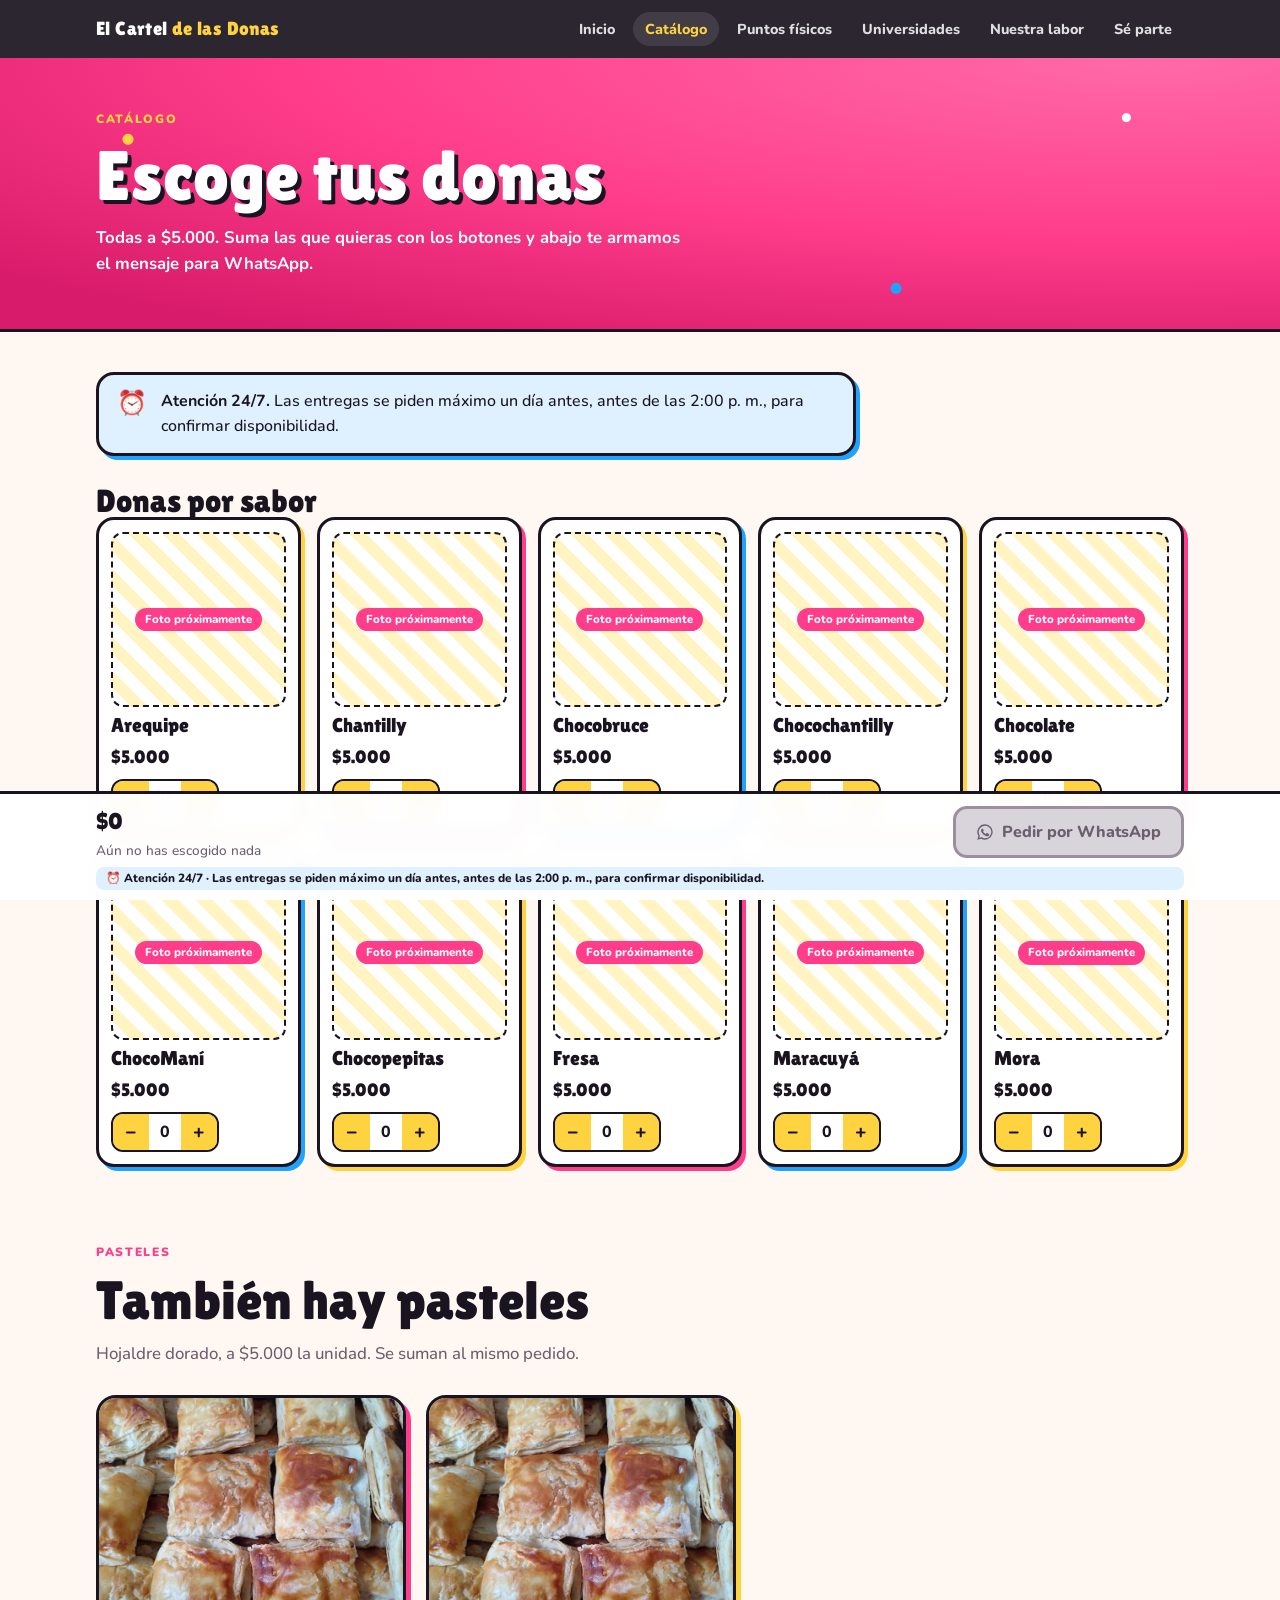
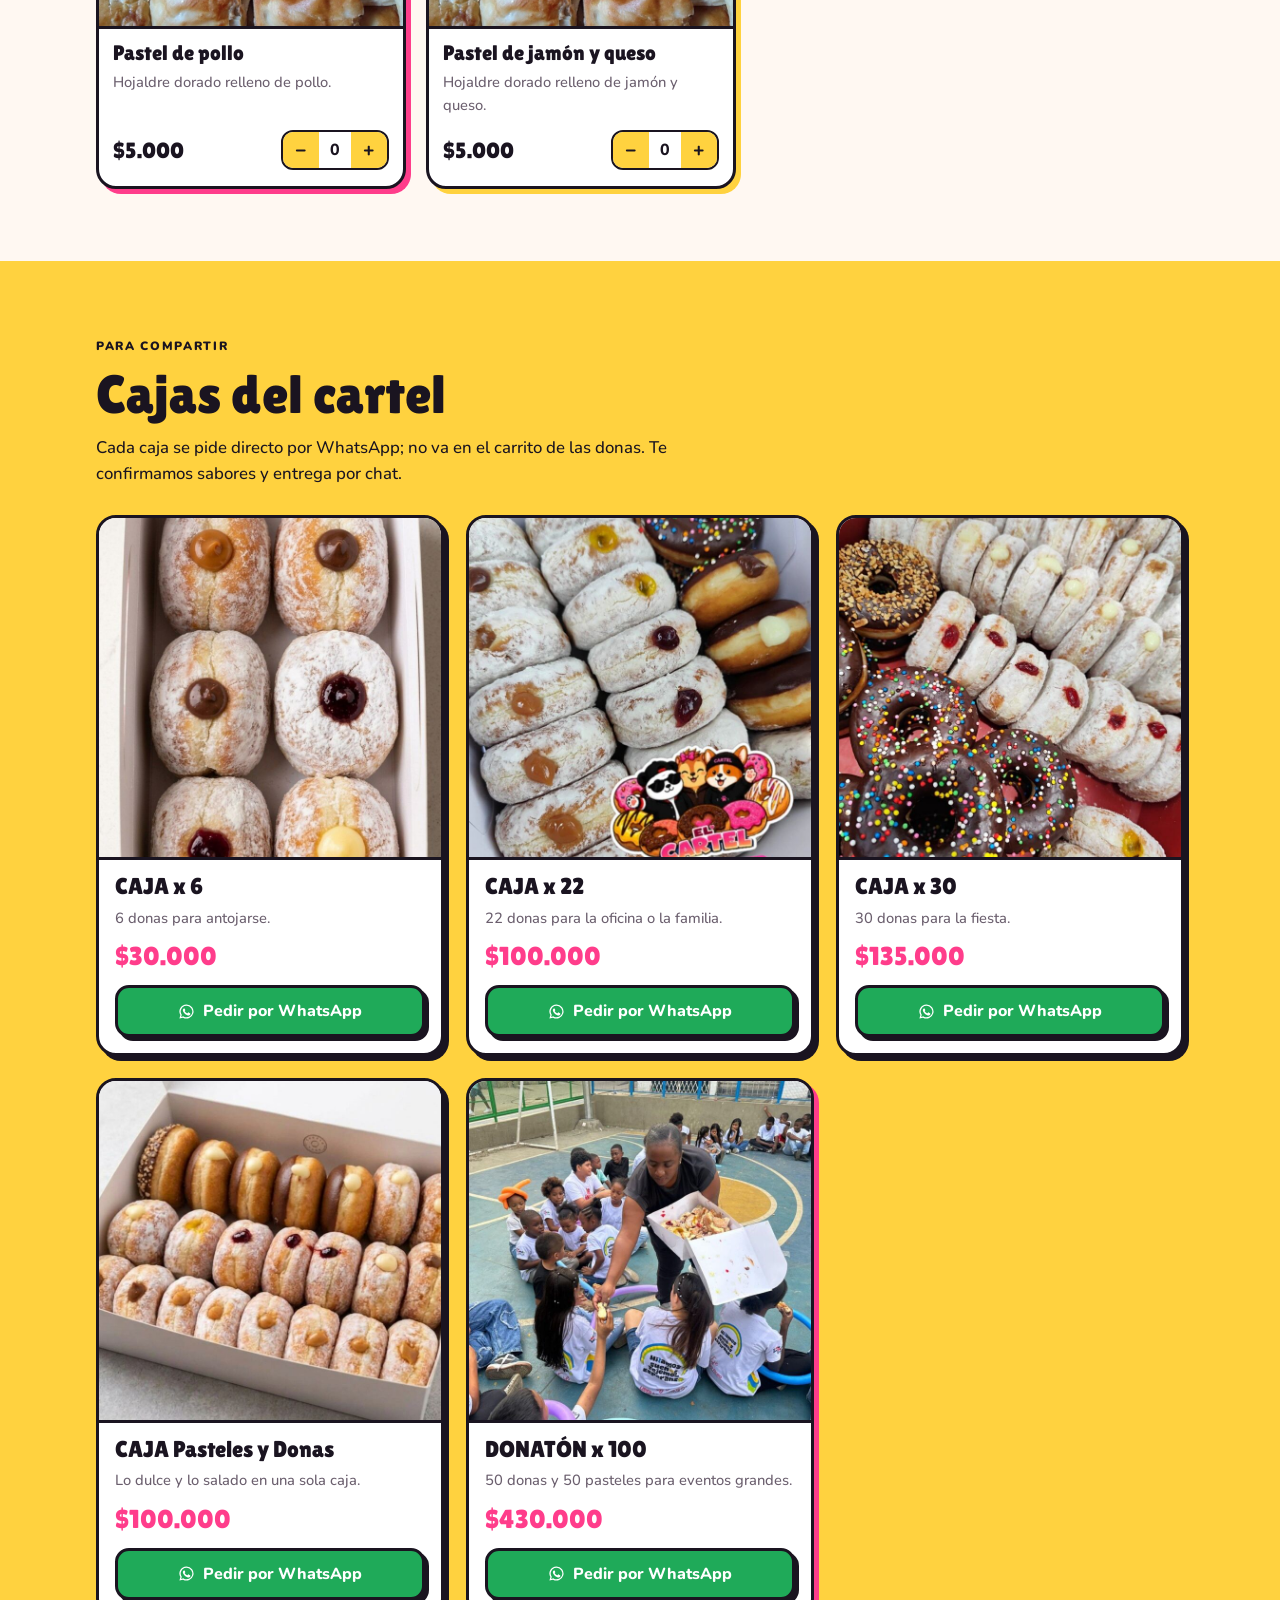
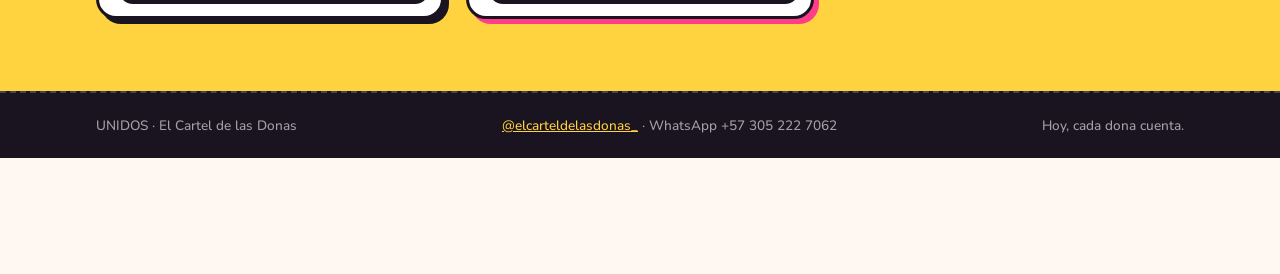
==== commit cf97755e: "Separar el sitio en páginas con menú compartido - index.html: portada con tarjetas a cada sección y " ====
--- a/cajas.html
+++ b/cajas.html
@@ -3,69 +3,145 @@
 <head>
 <meta charset="utf-8">
 <meta name="viewport" content="width=device-width, initial-scale=1, viewport-fit=cover">
-<title>Cajas · El Cartel de las Donas</title>
+<title>Catálogo · El Cartel de las Donas</title>
 <meta name="claude:viewport-fit-sides" content="cover">
-<meta name="description" content="Cajas de El Cartel de las Donas: x6, x22, x30, pasteles y donas, y DONATÓN x 100. Pídelas por WhatsApp.">
+<meta name="description" content="Catálogo de El Cartel de las Donas: donas por sabor y pasteles a $5.000, y cajas para compartir. Pide por WhatsApp.">
 <link rel="preconnect" href="https://fonts.googleapis.com">
 <link rel="preconnect" href="https://fonts.gstatic.com" crossorigin>
 <link rel="stylesheet" href="https://fonts.googleapis.com/css2?family=Lilita+One&family=Nunito:wght@500;700;800;900&display=swap">
 <link rel="stylesheet" href="estilos.css">
+<script>document.documentElement.classList.add("js");</script>
 </head>
-<body>
-<header class="top">
-  <div class="wrap">
-    <a class="marca" href="index.html"><b>El Cartel <span>de las Donas</span></b></a>
-    <nav aria-label="Secciones">
-      <a href="index.html#catalogo">Catálogo</a>
-      <a href="cajas.html" aria-current="page">Cajas</a>
-      <a href="index.html#donaciones">Dona una caja</a>
-      <a href="index.html#puntos">Dónde estamos</a>
-      <a href="index.html#contacto">Contacto</a>
-    </nav>
+<body class="con-pedido">
+<header class="top"></header>
+
+  <div class="pagina-cabeza ">
+    <div class="wrap">
+      <div class="eyebrow">Catálogo</div>
+      <h1>Escoge tus donas</h1>
+      <p class="lead">Todas a $5.000. Suma las que quieras con los botones y abajo te armamos el mensaje para WhatsApp.</p>
+    </div>
   </div>
-</header>
+<main>
+  <section class="sin-arriba">
+    <div class="wrap">
+      <div class="aviso-entregas reveal" id="aviso-catalogo"></div>
+      <h2 class="sub reveal">Donas por sabor</h2>
+      <div class="sabores" id="lista-sabores"></div>
+    </div>
+  </section>
 
-<main>
-  <section class="cajas-sec pagina-cajas" id="cajas">
+  <section class="sin-arriba">
     <div class="wrap">
-      <div class="eyebrow">Para compartir</div>
-      <h1 style="font-size:clamp(2.4rem,6vw,3.6rem)">Cajas del cartel</h1>
-      <p class="lead">Cada caja se pide directo por WhatsApp; no va en el carrito de las donas. Te confirmamos sabores y entrega por chat.</p>
+      <header class="cabeza reveal">
+        <div class="eyebrow">Pasteles</div>
+        <h2>También hay pasteles</h2>
+        <p class="lead">Hojaldre dorado, a $5.000 la unidad. Se suman al mismo pedido.</p>
+      </header>
+      <div class="catalogo dos" id="lista-pasteles"></div>
+    </div>
+  </section>
+
+  <section class="cajas-sec" id="cajas">
+    <div class="wrap">
+      <header class="cabeza reveal">
+        <div class="eyebrow">Para compartir</div>
+        <h2>Cajas del cartel</h2>
+        <p class="lead">Cada caja se pide directo por WhatsApp; no va en el carrito de las donas. Te confirmamos sabores y entrega por chat.</p>
+      </header>
       <div class="cajas" id="lista-cajas"></div>
-      <a class="btn volver" href="index.html">← Volver al inicio</a>
     </div>
   </section>
 </main>
 
-<footer>
+<div class="pedido" role="region" aria-label="Tu pedido">
   <div class="wrap">
-    <span>UNIDOS · El Cartel de las Donas</span>
-    <span>Hoy, cada dona cuenta.</span>
+    <div class="resumen" aria-live="polite">
+      <strong id="total">$0</strong>
+      <span id="detalle">Aún no has escogido nada</span>
+    </div>
+    <button type="button" class="btn wa" id="enviar" disabled><span class="ico-wa" aria-hidden="true"></span> Pedir por WhatsApp</button>
+    <small class="aviso-mini" id="aviso-barra"></small>
   </div>
-</footer>
+</div>
 
+<footer class="pie"></footer>
+<script src="datos.js"></script>
+<script src="sitio.js"></script>
 <script>
-  // Cajas editables: cambia nombres, precios, descripciones o fotos aquí.
-  const WHATSAPP = "573052227062";
-  const CAJAS = [
-    { nombre: "CAJA x 6", precio: 30000, desc: "6 donas para antojarse.", img: "img/caja-x6.jpg" },
-    { nombre: "CAJA x 22", precio: 100000, desc: "22 donas para la oficina o la familia.", img: "img/caja-x22.jpg" },
-    { nombre: "CAJA x 30", precio: 135000, desc: "30 donas para la fiesta.", img: "img/caja-x30.jpg" },
-    { nombre: "CAJA Pasteles y Donas", precio: 100000, desc: "Lo dulce y lo salado en una sola caja.", img: "img/caja-pasteles-donas.jpg" },
-    { nombre: "DONATÓN x 100", precio: 430000, desc: "50 donas y 50 pasteles para eventos grandes.", img: "img/donaton-x100.jpg", destacada: true }
-  ];
-  const pesos = n => "$" + n.toLocaleString("es-CO");
-  const wa = texto => `https://wa.me/${WHATSAPP}?text=${encodeURIComponent(texto)}`;
-  document.getElementById("lista-cajas").innerHTML = CAJAS.map(c => `
-    <article class="caja${c.destacada ? " destacada" : ""}">
+  $("aviso-catalogo").innerHTML = `<span class="aviso-ico" aria-hidden="true">⏰</span><div><strong>${esc(AVISO_ATENCION)}.</strong> ${esc(AVISO_ENTREGAS)}</div>`;
+  $("aviso-barra").textContent = `${AVISO_ATENCION} · ${AVISO_ENTREGAS}`;
+
+  const sabores = SABORES.map(s => ({ id: "sabor-" + s.toLowerCase().normalize("NFD").replace(/[^a-z]/g, ""), sabor: s, nombre: "Dona de " + s, img: FOTOS[s] }));
+  const PRODUCTOS = [...sabores, ...PASTELES];
+  const cant = Object.fromEntries(PRODUCTOS.map(p => [p.id, 0]));
+  const stepper = p => `
+          <div class="stepper">
+            <button type="button" data-id="${p.id}" data-d="-1" aria-label="Quitar una: ${p.nombre}">−</button>
+            <output id="q-${p.id}">0</output>
+            <button type="button" data-id="${p.id}" data-d="1" aria-label="Agregar una: ${p.nombre}">+</button>
+          </div>`;
+  $("lista-sabores").innerHTML = sabores.map((p, i) => `
+    <article class="sabor-card reveal" id="card-${p.id}" style="--d:${(i % 5) * 60}ms">
+      ${p.img ? `<img src="${p.img}" alt="${p.nombre}" loading="lazy">` : `<div class="foto-sabor" aria-hidden="true"><span>Foto próximamente</span></div>`}
+      <h3>${p.sabor}</h3>
+      <div class="fila"><span class="precio">${pesos(PRECIO)}</span>${stepper(p)}</div>
+    </article>`).join("");
+  $("lista-pasteles").innerHTML = PASTELES.map((p, i) => `
+    <article class="dona pastel reveal" id="card-${p.id}" style="--d:${i * 80}ms">
+      <div class="dona-foto"><img src="${p.img}" alt="${p.nombre}" loading="lazy"></div>
+      <div class="dona-body">
+        <h3>${p.nombre}</h3>
+        <p>${p.desc}</p>
+        <div class="fila"><span class="precio">${pesos(PRECIO)}</span>${stepper(p)}</div>
+      </div>
+    </article>`).join("");
+  $("lista-cajas").innerHTML = CAJAS.map((c, i) => `
+    <article class="caja${c.destacada ? " destacada" : ""} reveal" style="--d:${(i % 3) * 70}ms">
       <img src="${c.img}" alt="${c.nombre}" loading="lazy">
       <div class="caja-body">
         <h3>${c.nombre}</h3>
         <p>${c.desc}</p>
         <span class="precio">${pesos(c.precio)}</span>
-        <a class="btn wa" href="${wa("Quiero pedir " + c.nombre)}" target="_blank" rel="noopener">Pedir por WhatsApp</a>
+        <a class="btn wa" href="${waLink(WHATSAPP_PEDIDOS, "Quiero pedir " + c.nombre)}" target="_blank" rel="noopener"><span class="ico-wa" aria-hidden="true"></span> Pedir por WhatsApp</a>
       </div>
     </article>`).join("");
+
+  const reiniciar = (el, clase) => { el.classList.remove(clase); void el.offsetWidth; el.classList.add(clase); };
+  document.querySelector("main").addEventListener("click", e => {
+    const b = e.target.closest("button[data-id]");
+    if (!b) return;
+    const id = b.dataset.id;
+    cant[id] = Math.max(0, cant[id] + Number(b.dataset.d));
+    const out = $("q-" + id);
+    out.textContent = cant[id];
+    reiniciar(out, "salta");
+    $("card-" + id).classList.toggle("elegida", cant[id] > 0);
+    actualizar(true);
+  });
+
+  let mensajePedido = "";
+  function actualizar(animar) {
+    const items = PRODUCTOS.filter(p => cant[p.id] > 0);
+    const unidades = items.reduce((s, p) => s + cant[p.id], 0);
+    const total = unidades * PRECIO;
+    $("total").textContent = pesos(total);
+    if (animar) reiniciar($("total"), "salta");
+    $("detalle").textContent = unidades
+      ? `${unidades} producto${unidades > 1 ? "s" : ""}: ` + items.map(p => `${cant[p.id]} ${p.nombre}`).join(", ")
+      : "Aún no has escogido nada";
+    const lineas = items.map(p => `• ${cant[p.id]} x ${p.nombre} (${pesos(cant[p.id] * PRECIO)})`);
+    mensajePedido = `¡Hola, Cartel de las Donas! Quiero hacer este pedido:\n${lineas.join("\n")}\nTotal: ${pesos(total)}\n\nMi nombre: \nDirección o punto de entrega: \nFecha y hora de entrega: `;
+    // Con el carrito vacío el botón queda deshabilitado de verdad (no se puede pulsar ni enfocar).
+    $("enviar").disabled = unidades === 0;
+    document.body.classList.toggle("hay-pedido", unidades > 0);
+  }
+  $("enviar").addEventListener("click", () => {
+    if ($("enviar").disabled) return;
+    window.open(waLink(WHATSAPP_PEDIDOS, mensajePedido), "_blank", "noopener");
+  });
+  actualizar(false);
+  animarEntradas();
 </script>
 </body>
 </html>
--- a/estilos.css
+++ b/estilos.css
@@ -56,6 +56,60 @@
 .top nav a { text-decoration: none; padding: 6px 12px; border-radius: 999px; white-space: nowrap; opacity: .85; transition: background .2s, color .2s, opacity .2s; }
 .top nav a:hover, .top nav a[aria-current] { opacity: 1; background: rgba(255,255,255,.1); color: var(--amarillo); }
 
+/* Menú en celular */
+.menu-btn { display: none; align-items: center; gap: 8px; background: transparent; color: #fff; border: 2px solid rgba(255,255,255,.35); border-radius: 12px; padding: 8px 12px; font: 800 .9rem var(--body); cursor: pointer; }
+.hamburguesa { display: inline-grid; gap: 4px; width: 18px; }
+.hamburguesa i { display: block; height: 2px; background: currentColor; border-radius: 2px; transition: transform .25s var(--suave), opacity .2s; }
+.abierto .hamburguesa i:nth-child(1) { transform: translateY(6px) rotate(45deg); }
+.abierto .hamburguesa i:nth-child(2) { opacity: 0; }
+.abierto .hamburguesa i:nth-child(3) { transform: translateY(-6px) rotate(-45deg); }
+
+/* Cabecera de cada página */
+.pagina-cabeza {
+  background:
+    radial-gradient(circle at 10% 30%, var(--amarillo) 0 5px, transparent 6px),
+    radial-gradient(circle at 88% 22%, #fff 0 4px, transparent 5px),
+    radial-gradient(circle at 70% 85%, var(--azul) 0 5px, transparent 6px),
+    radial-gradient(120% 120% at 90% 0, #ff6aa8 0, var(--rosa) 55%, var(--rosa-osc) 100%);
+  color: #fff; border-bottom: 3px solid var(--negro); margin-bottom: 40px;
+}
+.pagina-cabeza .wrap { padding-block: 48px 52px; animation: entrar .8s var(--suave) both; }
+.pagina-cabeza h1 { font-size: clamp(2.6rem, 7vw, 4.4rem); text-shadow: 4px 4px 0 var(--negro); }
+.pagina-cabeza .eyebrow { color: var(--amarillo); }
+.pagina-cabeza .lead { color: #fff; font-weight: 700; }
+.pagina-cabeza.azul { background: radial-gradient(circle at 12% 30%, var(--amarillo) 0 5px, transparent 6px), radial-gradient(circle at 86% 70%, #fff 0 4px, transparent 5px), radial-gradient(120% 120% at 90% 0, #5cc0ff 0, var(--azul) 60%, #0b7fd1 100%); }
+.pagina-cabeza.amarillo { background: radial-gradient(circle at 12% 30%, var(--rosa) 0 5px, transparent 6px), radial-gradient(circle at 86% 70%, var(--azul) 0 5px, transparent 6px), var(--amarillo); color: var(--negro); }
+.pagina-cabeza.amarillo h1 { color: #fff; }
+.pagina-cabeza.amarillo .eyebrow { color: var(--rosa-osc); }
+.pagina-cabeza.amarillo .lead { color: var(--negro); }
+.pagina-cabeza.labor { background: radial-gradient(circle at 8% 20%, rgba(255,61,139,.22) 0 90px, transparent 91px), radial-gradient(circle at 94% 90%, rgba(31,163,255,.18) 0 120px, transparent 121px), var(--amarillo-suave); color: var(--negro); }
+.pagina-cabeza.labor h1 { color: var(--negro); text-shadow: 3px 3px 0 var(--rosa); }
+.pagina-cabeza.labor .eyebrow { color: var(--rosa-osc); }
+.labor-texto p { margin: 16px 0 0; font-size: 1.15rem; max-width: 56ch; }
+.cta-final { margin-top: 48px; display: flex; flex-wrap: wrap; align-items: center; justify-content: space-between; gap: 16px; background: #fff; border: 3px solid var(--negro); border-radius: 20px; padding: 20px 24px; box-shadow: 5px 5px 0 var(--amarillo); }
+.cta-final p { margin: 0; font-weight: 800; max-width: 60ch; }
+.cta-final p span { display: block; font-weight: 600; color: var(--gris); }
+
+/* Tarjetas de la portada */
+.tarjetas-portada { display: grid; grid-template-columns: repeat(6, minmax(0, 1fr)); gap: 20px; }
+.tarjeta-portada {
+  grid-column: span 2; position: relative; display: flex; flex-direction: column; text-decoration: none;
+  background: #fff; border: 3px solid var(--negro); border-radius: 22px; overflow: hidden;
+  box-shadow: 6px 6px 0 var(--rosa); transition: transform .25s var(--suave), box-shadow .25s var(--suave);
+}
+.tarjeta-portada:nth-child(4), .tarjeta-portada:nth-child(5) { grid-column: span 3; }
+.tarjeta-portada.t-azul { box-shadow: 6px 6px 0 var(--azul); }
+.tarjeta-portada.t-amarillo { box-shadow: 6px 6px 0 var(--amarillo); }
+.tarjeta-portada:hover { transform: translate(-3px, -3px) rotate(-.5deg); box-shadow: 10px 10px 0 var(--negro); }
+.tarjeta-portada img { width: 100%; aspect-ratio: 16 / 9; object-fit: cover; border-bottom: 3px solid var(--negro); transition: transform .5s var(--suave); }
+.tarjeta-portada:hover img { transform: scale(1.05); }
+.t-icono { font-size: 2.6rem; padding: 22px 22px 0; transition: transform .3s var(--rebote); }
+.tarjeta-portada:hover .t-icono { transform: scale(1.15) rotate(-8deg); }
+.t-cuerpo { display: flex; flex-direction: column; gap: 6px; padding: 16px 22px 20px; flex: 1; }
+.t-cuerpo strong { font-family: var(--display); font-weight: 400; font-size: 1.6rem; line-height: 1.05; }
+.t-cuerpo > span { color: var(--gris); }
+.t-cuerpo .t-ir { margin-top: auto; padding-top: 8px; font-weight: 900; color: var(--rosa-osc); }
+
 /* Botones */
 .btn {
   display: inline-flex; align-items: center; gap: 8px; justify-content: center; text-align: center;
@@ -220,24 +274,7 @@
 .caja .btn { width: 100%; }
 
 /* Donaciones */
-.donaciones {
-  background:
-    radial-gradient(circle at 8% 12%, rgba(255,61,139,.18) 0 90px, transparent 91px),
-    radial-gradient(circle at 96% 80%, rgba(31,163,255,.16) 0 120px, transparent 121px),
-    var(--amarillo-suave);
-  border-block: 3px solid var(--negro);
-}
-.donaciones .eyebrow { color: var(--rosa-osc); }
-.donar-intro { display: grid; grid-template-columns: 1.4fr 1fr; gap: 40px; align-items: center; }
-.donar-texto p { margin: 14px 0 0; font-size: 1.1rem; max-width: 52ch; }
-.donar-lado { display: flex; flex-direction: column; align-items: flex-start; gap: 18px; }
-.dato {
-  background: #fff; border: 3px solid var(--negro); border-radius: 20px; padding: 18px 22px;
-  box-shadow: 5px 5px 0 var(--rosa); display: flex; flex-direction: column; gap: 4px; width: 100%;
-}
-.dato strong { font-family: var(--display); font-weight: 400; font-size: 1.4rem; }
-.dato span { color: var(--gris); font-weight: 700; }
-.galeria-donaciones { display: grid; grid-template-columns: repeat(3, minmax(0, 1fr)); gap: 20px; margin-top: 40px; }
+.galeria-donaciones { display: grid; grid-template-columns: repeat(3, minmax(0, 1fr)); gap: 24px; }
 .galeria-donaciones figure { margin: 0; background: #fff; border: 3px solid var(--negro); border-radius: 18px; padding: 10px 10px 0; box-shadow: 5px 5px 0 var(--negro); }
 .galeria-donaciones figure:nth-child(1) { transform: rotate(-1.5deg); }
 .galeria-donaciones figure:nth-child(3) { transform: rotate(1.5deg); }
@@ -256,12 +293,16 @@
 .punto:nth-child(2) { box-shadow: 6px 6px 0 var(--rosa); }
 .punto:hover { transform: translateY(-4px); }
 .pin { font-size: 1.8rem; display: block; margin-bottom: 6px; }
-.punto h3 { font-size: 2rem; }
+.punto h2 { font-size: 2.2rem; }
 .horario { margin: 10px 0 0; font-weight: 800; font-size: 1.1rem; }
 .horario span { display: block; font-size: .72rem; text-transform: uppercase; letter-spacing: .12em; color: var(--gris); }
 .detalle { margin: 12px 0 0; }
 .u-cabeza { margin-top: 56px; margin-bottom: 18px; }
 .universidades { list-style: none; padding: 0; margin: 0; display: flex; flex-wrap: wrap; gap: 10px; }
+.universidades.grande { display: grid; grid-template-columns: repeat(auto-fill, minmax(240px, 1fr)); gap: 16px; }
+.universidades.grande li { border-width: 3px; border-radius: 18px; padding: 18px 20px; font-size: 1.15rem; box-shadow: 5px 5px 0 var(--amarillo); display: flex; gap: 10px; align-items: center; }
+.universidades.grande li:nth-child(3n+2) { box-shadow: 5px 5px 0 var(--rosa); }
+.universidades.grande li:nth-child(3n) { box-shadow: 5px 5px 0 var(--azul); }
 .universidades li {
   background: #fff; border: 2px solid var(--negro); border-radius: 999px; padding: 8px 16px; font-weight: 800;
   box-shadow: 3px 3px 0 var(--amarillo); transition: transform .2s var(--suave), background .2s;
@@ -269,7 +310,8 @@
 .universidades li:hover { transform: translateY(-2px); background: var(--amarillo-suave); }
 
 /* Únete al Cártel */
-.unete { padding-top: 0; }
+.unete { padding-block: 56px 80px; }
+.unete-caja h1 { font-size: clamp(2.2rem, 6vw, 3.6rem); text-shadow: 3px 3px 0 var(--negro); }
 .unete-caja {
   display: grid; grid-template-columns: auto 1fr auto; gap: 28px; align-items: center;
   background: var(--azul); color: #fff; border: 3px solid var(--negro); border-radius: 28px;
@@ -291,6 +333,7 @@
 .info-card .num { font-family: var(--display); font-size: 1.5rem; letter-spacing: .02em; user-select: all; opacity: 1; }
 .info-card .pendiente { margin-top: 6px; }
 footer { background: var(--negro); color: rgba(255,255,255,.6); font-size: .85rem; border-top: 2px dashed rgba(255,255,255,.2); }
+footer a { color: var(--amarillo); }
 footer .wrap { padding-block: 22px; display: flex; flex-wrap: wrap; justify-content: space-between; gap: 8px; }
 
 /* Barra de pedido */
@@ -327,9 +370,21 @@
 @keyframes llamar { 0%, 100% { transform: none; } 10% { transform: rotate(-3deg) scale(1.04); } 20% { transform: rotate(3deg) scale(1.04); } 30% { transform: none; } }
 
 @media (max-width: 960px) {
+  .tarjetas-portada { grid-template-columns: repeat(2, minmax(0, 1fr)); }
+  .tarjeta-portada, .tarjeta-portada:nth-child(4), .tarjeta-portada:nth-child(5) { grid-column: span 1; }
+  .tarjeta-portada.con-foto { grid-column: 1 / -1; }
+  .menu-btn { display: inline-flex; }
+  .top .wrap { position: relative; }
+  .top nav {
+    position: absolute; left: 12px; right: 12px; top: calc(100% + 6px);
+    flex-direction: column; gap: 4px; padding: 10px; overflow: visible;
+    background: var(--negro); border: 2px solid rgba(255,255,255,.2); border-radius: 18px; box-shadow: 0 16px 40px rgba(0,0,0,.35);
+    opacity: 0; visibility: hidden; transform: translateY(-8px); transition: opacity .2s, transform .25s var(--suave), visibility .2s;
+  }
+  .top.abierto nav { opacity: 1; visibility: visible; transform: none; }
+  .top nav a { padding: 12px 14px; font-size: 1rem; border-radius: 12px; }
   .sabores { grid-template-columns: repeat(3, minmax(0, 1fr)); }
   .info-grid { grid-template-columns: repeat(2, minmax(0, 1fr)); }
-  .donar-intro { grid-template-columns: 1fr; gap: 24px; }
   .cajas { grid-template-columns: repeat(2, minmax(0, 1fr)); gap: 14px; }
   .caja.destacada { grid-column: 1 / -1; }
   .caja.destacada img { aspect-ratio: 16 / 9; }
@@ -337,10 +392,10 @@
   .unete-caja .btn { grid-column: 1 / -1; justify-self: start; }
 }
 @media (max-width: 700px) {
-  html { scroll-padding-top: 104px; }
   section { padding-block: 56px; }
-  .top .wrap { flex-direction: column; align-items: stretch; gap: 6px; padding-block: 8px; }
-  .top nav { margin-inline: -8px; }
+  .tarjetas-portada { grid-template-columns: 1fr; gap: 16px; }
+  .pagina-cabeza .wrap { padding-block: 32px 36px; }
+  .pagina-cabeza { margin-bottom: 28px; }
   .top b { font-size: 1.05rem; }
   .hero .wrap { grid-template-columns: 1fr; gap: 28px; padding-block: 28px 56px; }
   .collage { width: min(92%, 340px); }
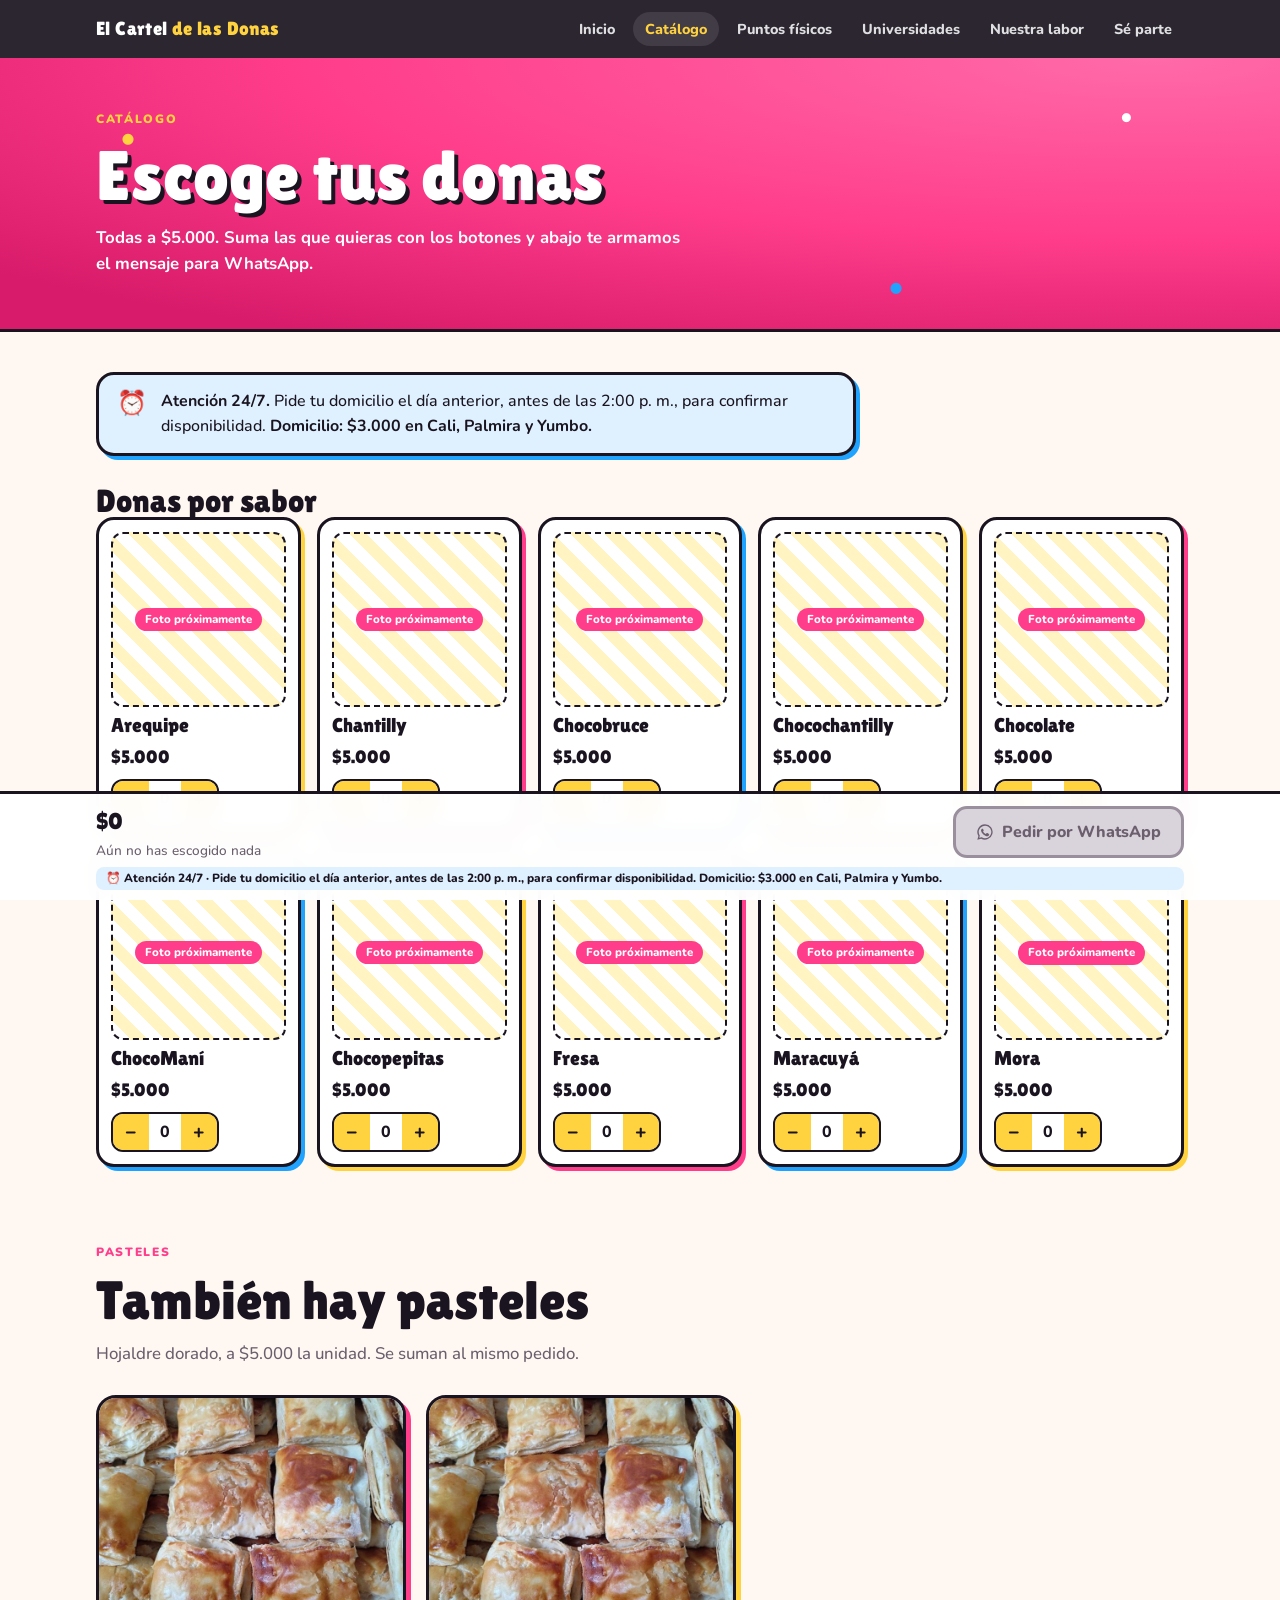
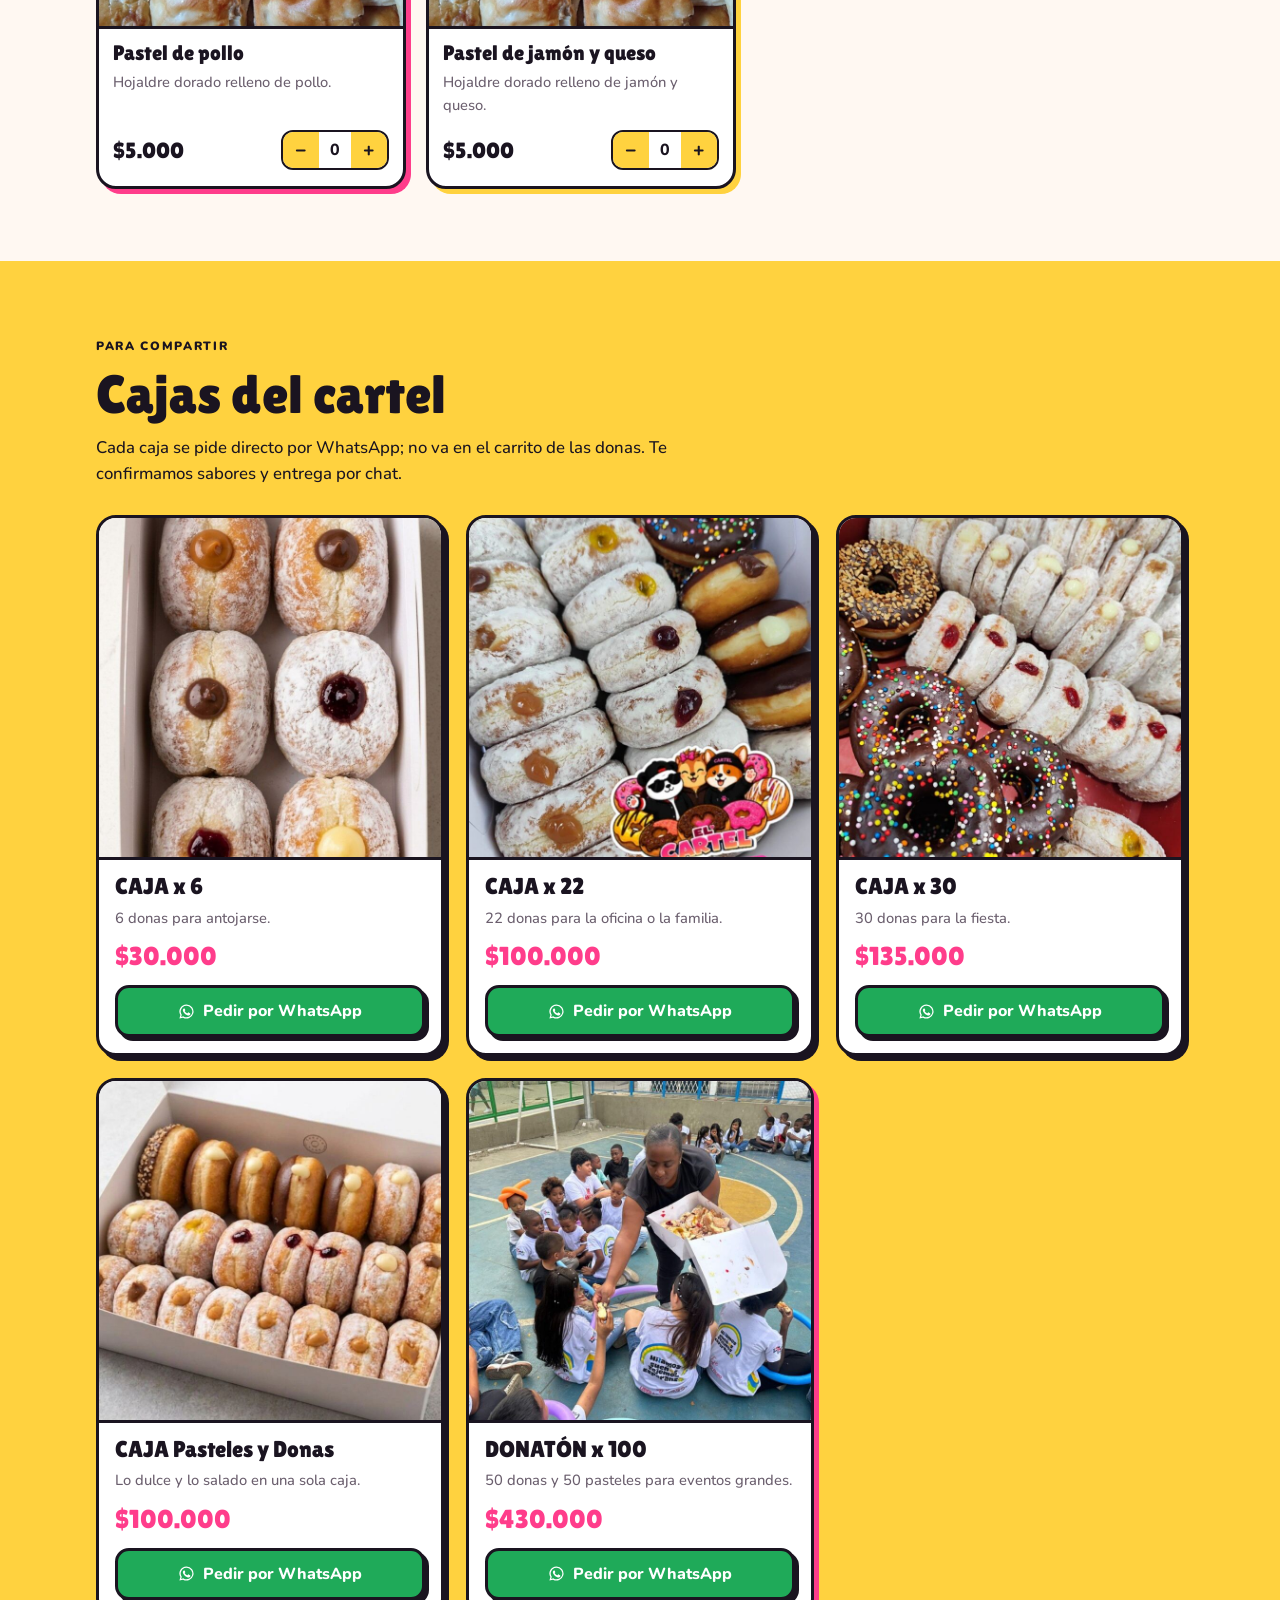
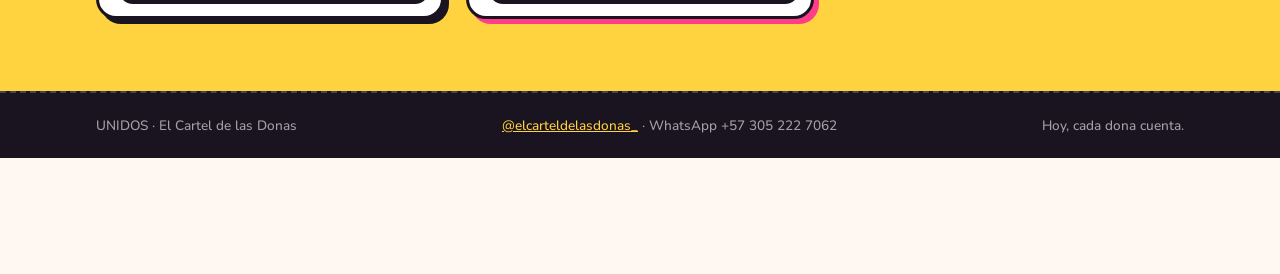
==== commit 60b65d27: "Entregas: pedir el día anterior antes de las 2:00 p. m.; domicilio $3.000 en Cali, Palmira y Yumbo C" ====
--- a/cajas.html
+++ b/cajas.html
@@ -69,8 +69,8 @@
 <script src="datos.js"></script>
 <script src="sitio.js"></script>
 <script>
-  $("aviso-catalogo").innerHTML = `<span class="aviso-ico" aria-hidden="true">⏰</span><div><strong>${esc(AVISO_ATENCION)}.</strong> ${esc(AVISO_ENTREGAS)}</div>`;
-  $("aviso-barra").textContent = `${AVISO_ATENCION} · ${AVISO_ENTREGAS}`;
+  $("aviso-catalogo").innerHTML = `<span class="aviso-ico" aria-hidden="true">⏰</span><div><strong>${esc(AVISO_ATENCION)}.</strong> ${esc(AVISO_ENTREGAS)} <strong>${esc(DOMICILIO)}</strong></div>`;
+  $("aviso-barra").textContent = `${AVISO_ATENCION} · ${AVISO_ENTREGAS} ${DOMICILIO}`;
 
   const sabores = SABORES.map(s => ({ id: "sabor-" + s.toLowerCase().normalize("NFD").replace(/[^a-z]/g, ""), sabor: s, nombre: "Dona de " + s, img: FOTOS[s] }));
   const PRODUCTOS = [...sabores, ...PASTELES];
--- a/estilos.css
+++ b/estilos.css
@@ -332,6 +332,7 @@
 .info-card p { margin: 0 0 6px; opacity: .9; }
 .info-card .num { font-family: var(--display); font-size: 1.5rem; letter-spacing: .02em; user-select: all; opacity: 1; }
 .info-card .pendiente { margin-top: 6px; }
+.info-card .domicilio { font-weight: 800; color: var(--amarillo); opacity: 1; }
 footer { background: var(--negro); color: rgba(255,255,255,.6); font-size: .85rem; border-top: 2px dashed rgba(255,255,255,.2); }
 footer a { color: var(--amarillo); }
 footer .wrap { padding-block: 22px; display: flex; flex-wrap: wrap; justify-content: space-between; gap: 8px; }
